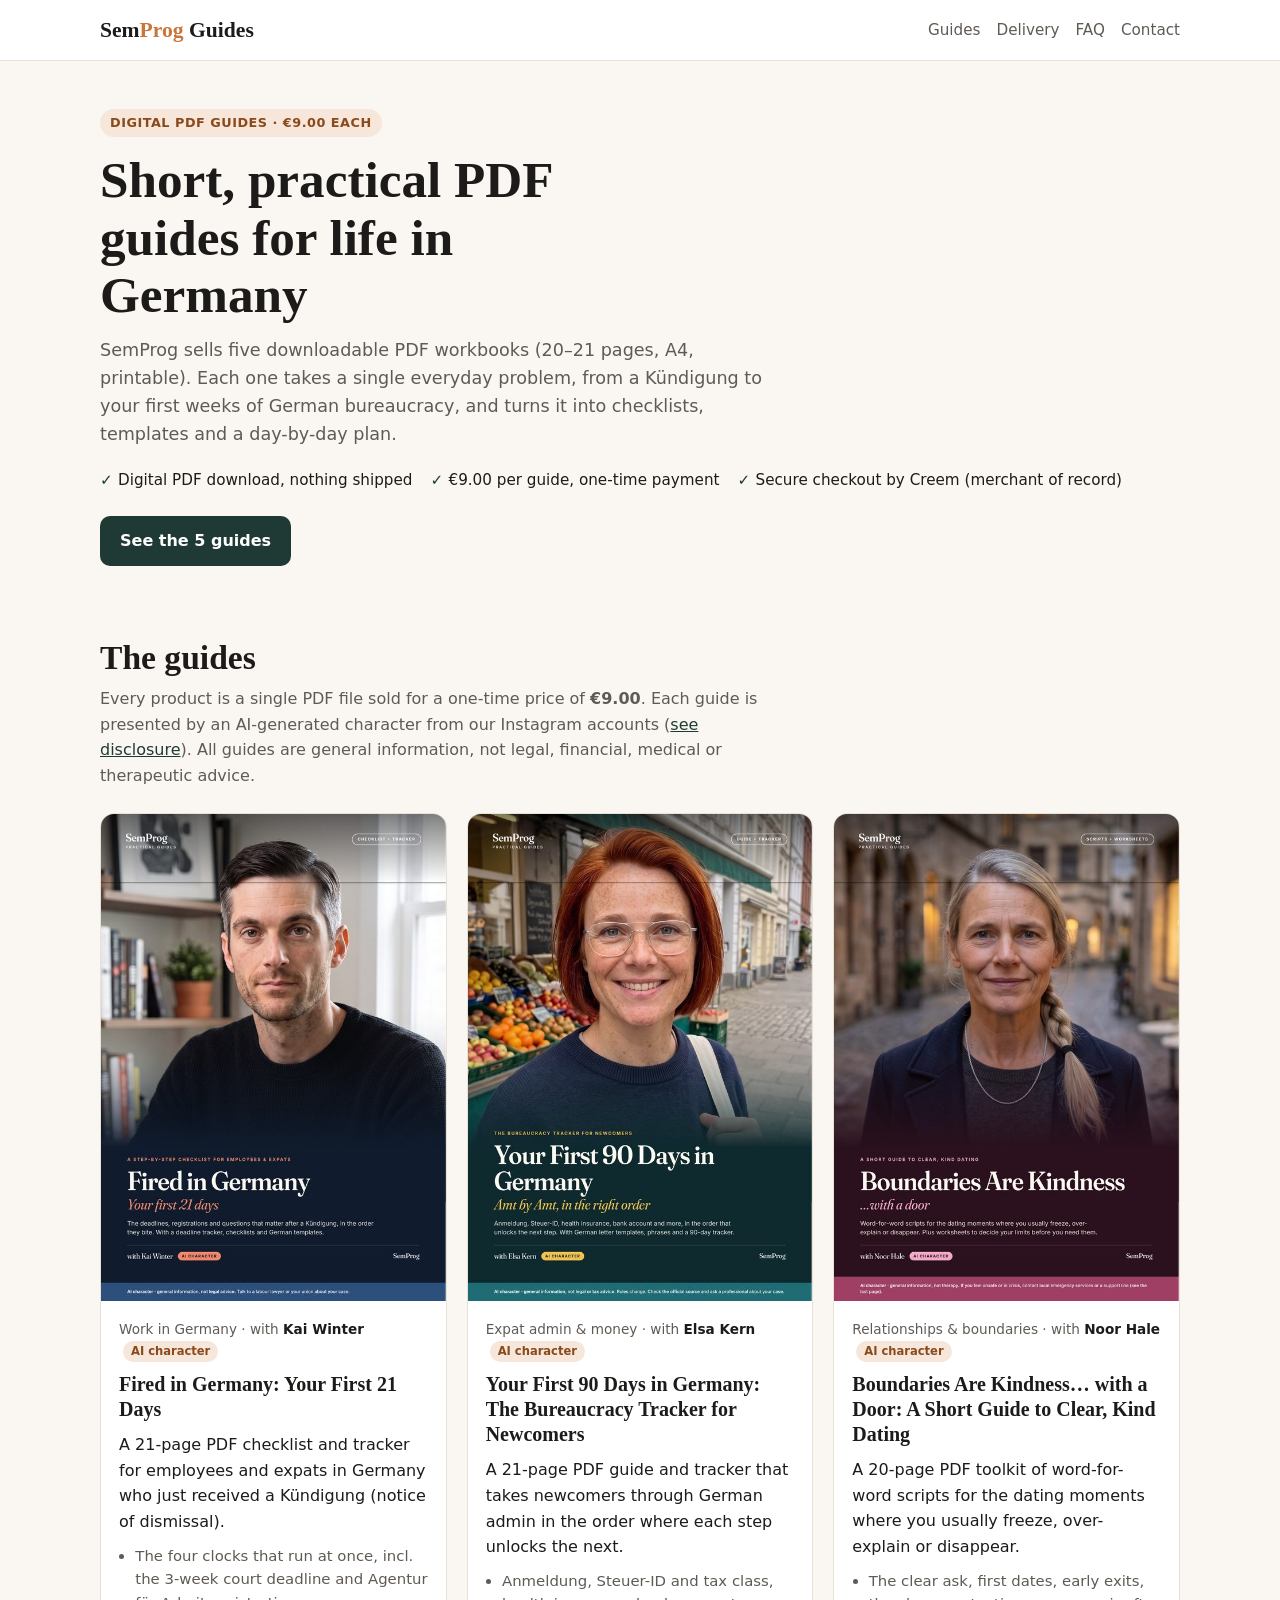
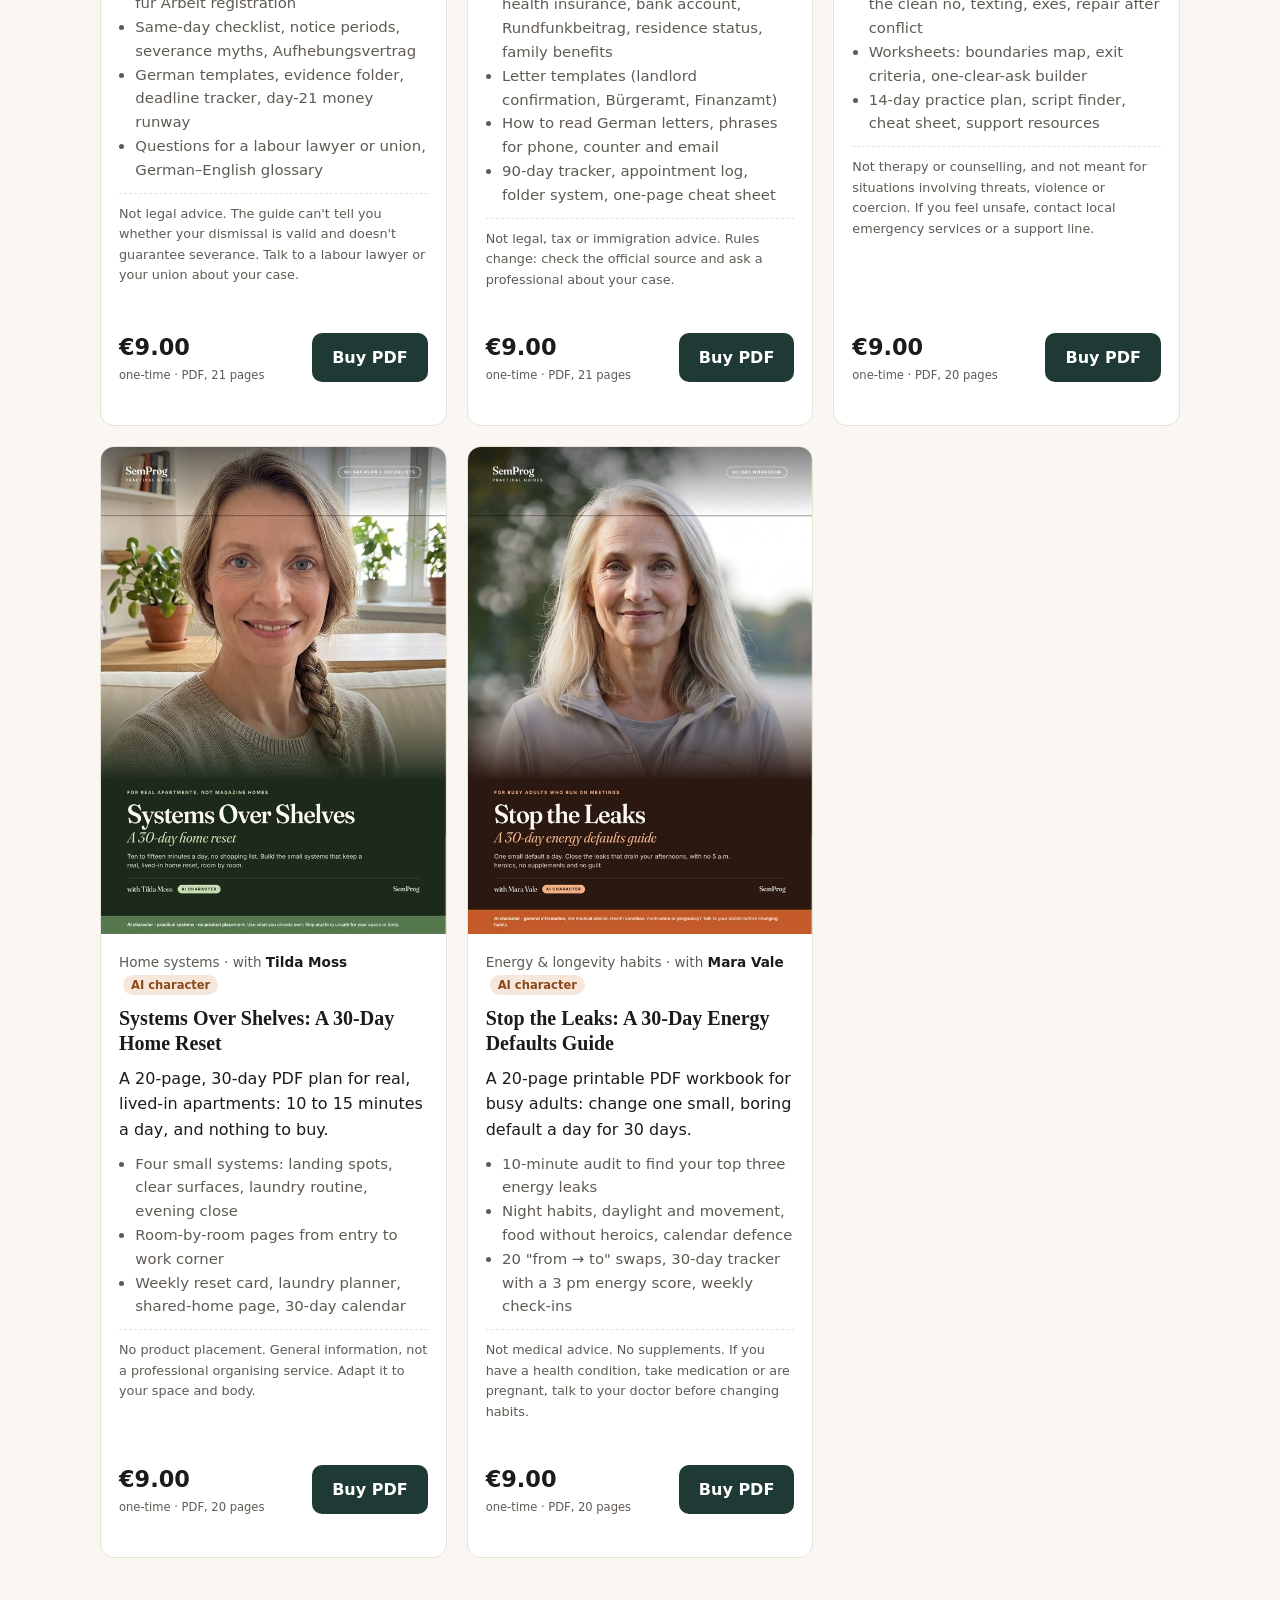
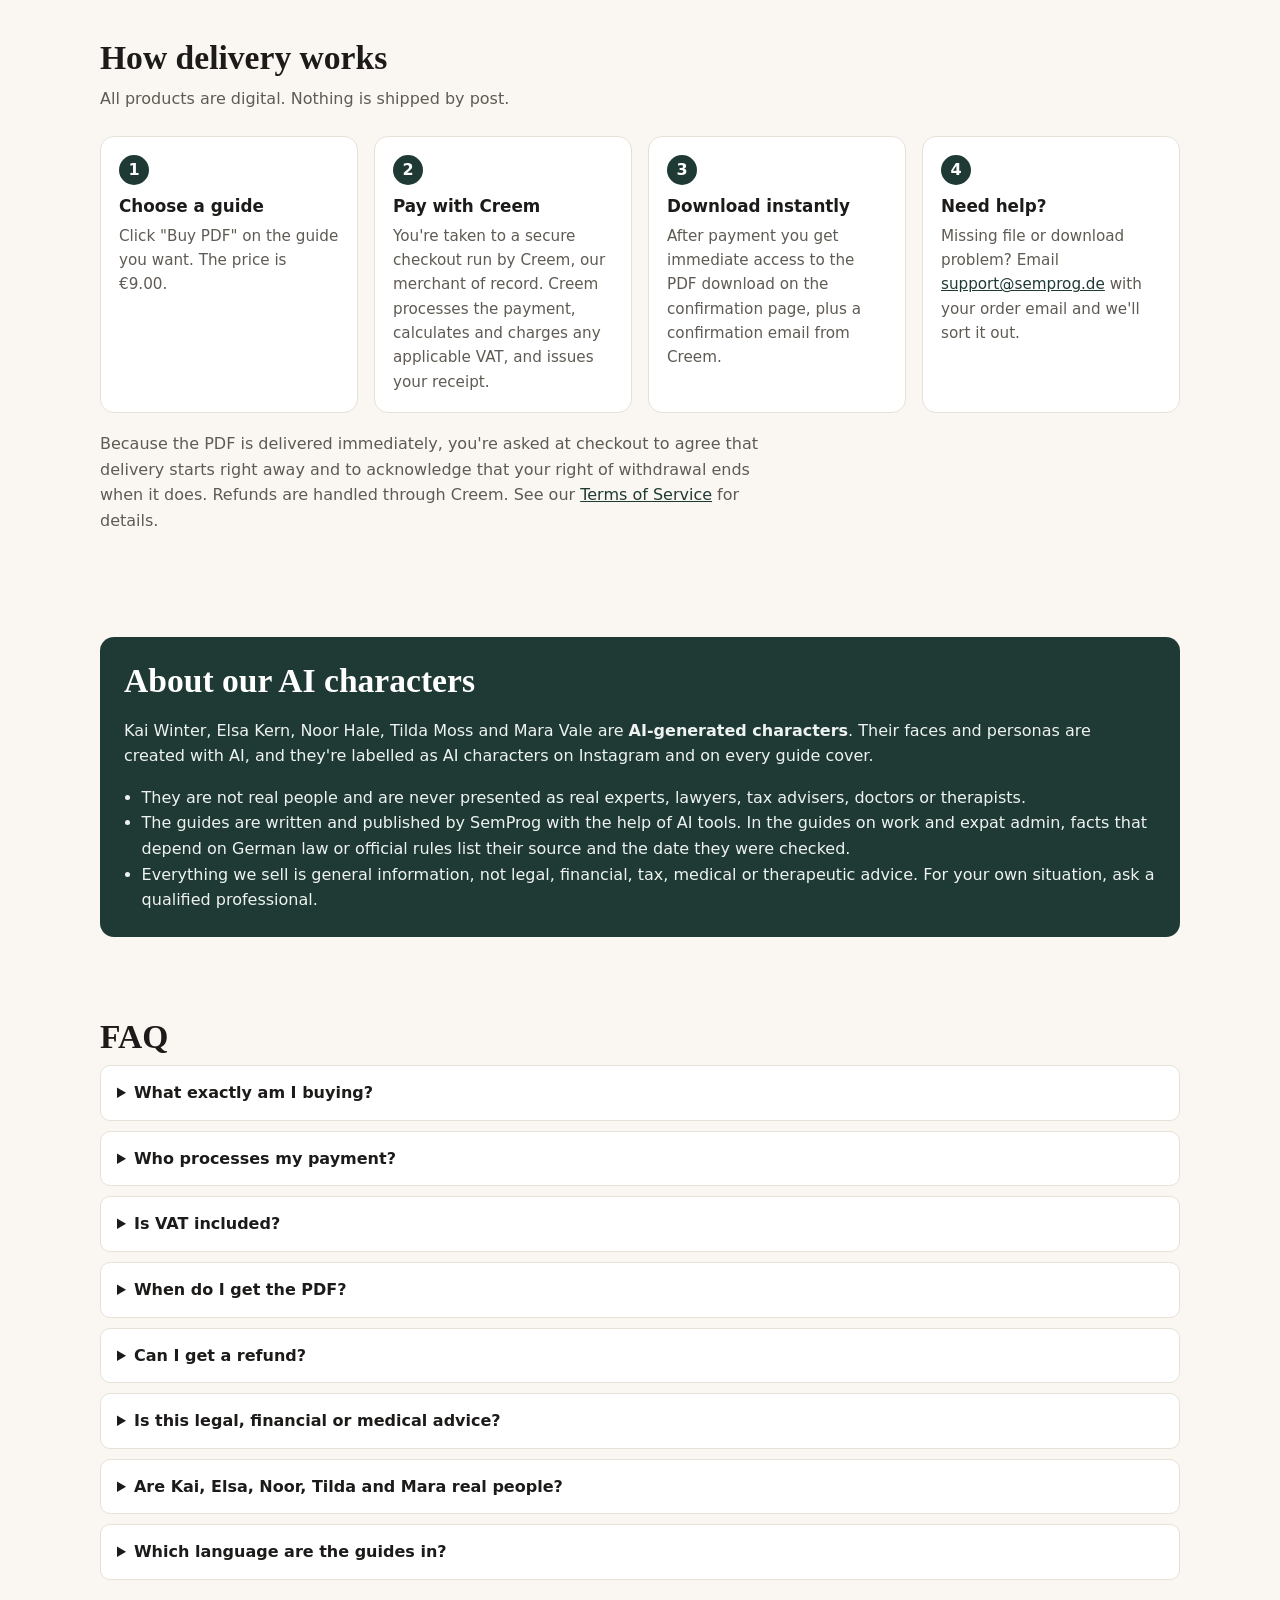
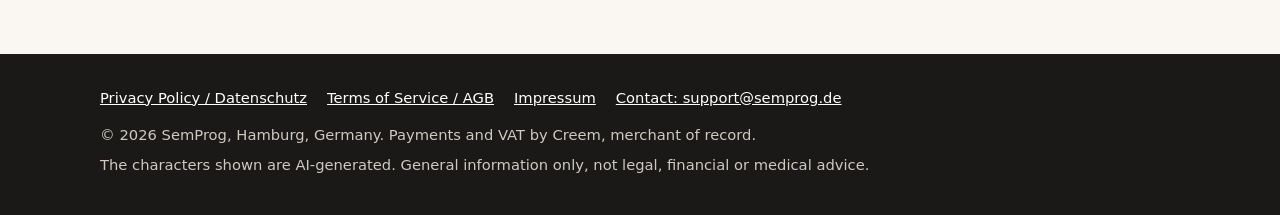
==== index.html @ 61863f58 "SemProg Guides static site" ====
<!doctype html>
<html lang="en">
<head>
<meta charset="utf-8">
<meta name="viewport" content="width=device-width, initial-scale=1">
<title>SemProg Guides: short, practical PDF guides for life in Germany</title>
<meta name="description" content="SemProg sells five short, practical PDF guides (€9.00 each) on work, expat admin, dating boundaries, home routines and daily energy. Instant download after checkout via Creem.">
<link rel="stylesheet" href="styles.css">
</head>
<body>

<header class="site-header">
  <div class="wrap">
    <a class="logo" href="index.html">Sem<span>Prog</span> Guides</a>
    <nav class="nav" aria-label="Main">
      <a href="#guides">Guides</a>
      <a href="#delivery" class="hide-sm">Delivery</a>
      <a href="#faq">FAQ</a>
      <a href="mailto:support@semprog.de" class="hide-sm">Contact</a>
    </nav>
  </div>
</header>

<main>
<section class="hero">
  <div class="wrap">
    <span class="eyebrow">Digital PDF guides · €9.00 each</span>
    <h1>Short, practical PDF guides for life in Germany</h1>
    <p class="lead">SemProg sells five downloadable PDF workbooks (20–21 pages, A4, printable). Each one takes a single everyday problem, from a Kündigung to your first weeks of German bureaucracy, and turns it into checklists, templates and a day-by-day plan.</p>
    <ul class="hero-facts">
      <li>Digital PDF download, nothing shipped</li>
      <li>€9.00 per guide, one-time payment</li>
      <li>Secure checkout by Creem (merchant of record)</li>
    </ul>
    <a class="btn" href="#guides">See the 5 guides</a>
  </div>
</section>

<section id="guides" aria-labelledby="guides-h">
  <div class="wrap">
    <h2 id="guides-h">The guides</h2>
    <p class="section-intro">Every product is a single PDF file sold for a one-time price of <strong>€9.00</strong>. Each guide is presented by an AI-generated character from our Instagram accounts (<a href="#ai">see disclosure</a>). All guides are general information, not legal, financial, medical or therapeutic advice.</p>

    <div class="grid">

      <!-- 1. Kai Winter -->
      <article class="card" id="fired-in-germany">
        <img src="img/kai-cover.jpg" width="600" height="848" loading="lazy" alt="Cover of the PDF guide 'Fired in Germany: Your First 21 Days', presented by the AI character Kai Winter">
        <div class="card-body">
          <p class="by">Work in Germany · with <strong>Kai Winter</strong><span class="ai-tag">AI character</span></p>
          <h3>Fired in Germany: Your First 21 Days</h3>
          <p class="summary">A 21-page PDF checklist and tracker for employees and expats in Germany who just received a Kündigung (notice of dismissal).</p>
          <ul>
            <li>The four clocks that run at once, incl. the 3-week court deadline and Agentur für Arbeit registration</li>
            <li>Same-day checklist, notice periods, severance myths, Aufhebungsvertrag</li>
            <li>German templates, evidence folder, deadline tracker, day-21 money runway</li>
            <li>Questions for a labour lawyer or union, German–English glossary</li>
          </ul>
          <p class="note">Not legal advice. The guide can't tell you whether your dismissal is valid and doesn't guarantee severance. Talk to a labour lawyer or your union about your case.</p>
          <div class="buy">
            <p class="price">€9.00<small>one-time · PDF, 21 pages</small></p>
            <a class="btn" href="https://www.creem.io/payment/prod_5L3OBaDKcI6woqjyzCX0tp" rel="noopener">Buy PDF</a>
          </div>
        </div>
      </article>

      <!-- 2. Elsa Kern -->
      <article class="card" id="first-90-days">
        <img src="img/elsa-cover.jpg" width="600" height="848" loading="lazy" alt="Cover of the PDF guide 'Your First 90 Days in Germany', presented by the AI character Elsa Kern">
        <div class="card-body">
          <p class="by">Expat admin &amp; money · with <strong>Elsa Kern</strong><span class="ai-tag">AI character</span></p>
          <h3>Your First 90 Days in Germany: The Bureaucracy Tracker for Newcomers</h3>
          <p class="summary">A 21-page PDF guide and tracker that takes newcomers through German admin in the order where each step unlocks the next.</p>
          <ul>
            <li>Anmeldung, Steuer-ID and tax class, health insurance, bank account, Rundfunkbeitrag, residence status, family benefits</li>
            <li>Letter templates (landlord confirmation, Bürgeramt, Finanzamt)</li>
            <li>How to read German letters, phrases for phone, counter and email</li>
            <li>90-day tracker, appointment log, folder system, one-page cheat sheet</li>
          </ul>
          <p class="note">Not legal, tax or immigration advice. Rules change: check the official source and ask a professional about your case.</p>
          <div class="buy">
            <p class="price">€9.00<small>one-time · PDF, 21 pages</small></p>
            <a class="btn" href="https://www.creem.io/payment/prod_5cuXjjhTxbPxpmiHSdQZwV" rel="noopener">Buy PDF</a>
          </div>
        </div>
      </article>

      <!-- 3. Noor Hale -->
      <article class="card" id="boundaries">
        <img src="img/noor-cover.jpg" width="600" height="848" loading="lazy" alt="Cover of the PDF guide 'Boundaries Are Kindness… with a Door', presented by the AI character Noor Hale">
        <div class="card-body">
          <p class="by">Relationships &amp; boundaries · with <strong>Noor Hale</strong><span class="ai-tag">AI character</span></p>
          <h3>Boundaries Are Kindness… with a Door: A Short Guide to Clear, Kind Dating</h3>
          <p class="summary">A 20-page PDF toolkit of word-for-word scripts for the dating moments where you usually freeze, over-explain or disappear.</p>
          <ul>
            <li>The clear ask, first dates, early exits, the clean no, texting, exes, repair after conflict</li>
            <li>Worksheets: boundaries map, exit criteria, one-clear-ask builder</li>
            <li>14-day practice plan, script finder, cheat sheet, support resources</li>
          </ul>
          <p class="note">Not therapy or counselling, and not meant for situations involving threats, violence or coercion. If you feel unsafe, contact local emergency services or a support line.</p>
          <div class="buy">
            <p class="price">€9.00<small>one-time · PDF, 20 pages</small></p>
            <a class="btn" href="https://www.creem.io/payment/prod_4bqdiSMsCNPXH1eSZsffbP" rel="noopener">Buy PDF</a>
          </div>
        </div>
      </article>

      <!-- 4. Tilda Moss -->
      <article class="card" id="systems-over-shelves">
        <img src="img/tilda-cover.jpg" width="600" height="848" loading="lazy" alt="Cover of the PDF guide 'Systems Over Shelves: A 30-Day Home Reset', presented by the AI character Tilda Moss">
        <div class="card-body">
          <p class="by">Home systems · with <strong>Tilda Moss</strong><span class="ai-tag">AI character</span></p>
          <h3>Systems Over Shelves: A 30-Day Home Reset</h3>
          <p class="summary">A 20-page, 30-day PDF plan for real, lived-in apartments: 10 to 15 minutes a day, and nothing to buy.</p>
          <ul>
            <li>Four small systems: landing spots, clear surfaces, laundry routine, evening close</li>
            <li>Room-by-room pages from entry to work corner</li>
            <li>Weekly reset card, laundry planner, shared-home page, 30-day calendar</li>
          </ul>
          <p class="note">No product placement. General information, not a professional organising service. Adapt it to your space and body.</p>
          <div class="buy">
            <p class="price">€9.00<small>one-time · PDF, 20 pages</small></p>
            <a class="btn" href="https://www.creem.io/payment/prod_2d6nmfwgEQ0mUsjhmKX2rI" rel="noopener">Buy PDF</a>
          </div>
        </div>
      </article>

      <!-- 5. Mara Vale -->
      <article class="card" id="stop-the-leaks">
        <img src="img/mara-cover.jpg" width="600" height="848" loading="lazy" alt="Cover of the PDF guide 'Stop the Leaks: A 30-Day Energy Defaults Guide', presented by the AI character Mara Vale">
        <div class="card-body">
          <p class="by">Energy &amp; longevity habits · with <strong>Mara Vale</strong><span class="ai-tag">AI character</span></p>
          <h3>Stop the Leaks: A 30-Day Energy Defaults Guide</h3>
          <p class="summary">A 20-page printable PDF workbook for busy adults: change one small, boring default a day for 30 days.</p>
          <ul>
            <li>10-minute audit to find your top three energy leaks</li>
            <li>Night habits, daylight and movement, food without heroics, calendar defence</li>
            <li>20 "from → to" swaps, 30-day tracker with a 3 pm energy score, weekly check-ins</li>
          </ul>
          <p class="note">Not medical advice. No supplements. If you have a health condition, take medication or are pregnant, talk to your doctor before changing habits.</p>
          <div class="buy">
            <p class="price">€9.00<small>one-time · PDF, 20 pages</small></p>
            <a class="btn" href="https://www.creem.io/payment/prod_6Y2XAcoHDKdPudbOLJmvjR" rel="noopener">Buy PDF</a>
          </div>
        </div>
      </article>

    </div>
  </div>
</section>

<section id="delivery" aria-labelledby="delivery-h">
  <div class="wrap">
    <h2 id="delivery-h">How delivery works</h2>
    <p class="section-intro">All products are digital. Nothing is shipped by post.</p>
    <ol class="steps">
      <li><h3>Choose a guide</h3><p>Click "Buy PDF" on the guide you want. The price is €9.00.</p></li>
      <li><h3>Pay with Creem</h3><p>You're taken to a secure checkout run by Creem, our merchant of record. Creem processes the payment, calculates and charges any applicable VAT, and issues your receipt.</p></li>
      <li><h3>Download instantly</h3><p>After payment you get immediate access to the PDF download on the confirmation page, plus a confirmation email from Creem.</p></li>
      <li><h3>Need help?</h3><p>Missing file or download problem? Email <a href="mailto:support@semprog.de">support@semprog.de</a> with your order email and we'll sort it out.</p></li>
    </ol>
    <p class="section-intro" style="margin-top:18px">Because the PDF is delivered immediately, you're asked at checkout to agree that delivery starts right away and to acknowledge that your right of withdrawal ends when it does. Refunds are handled through Creem. See our <a href="terms.html">Terms of Service</a> for details.</p>
  </div>
</section>

<section id="ai" aria-labelledby="ai-h">
  <div class="wrap">
    <div class="panel">
      <h2 id="ai-h">About our AI characters</h2>
      <p>Kai Winter, Elsa Kern, Noor Hale, Tilda Moss and Mara Vale are <strong>AI-generated characters</strong>. Their faces and personas are created with AI, and they're labelled as AI characters on Instagram and on every guide cover.</p>
      <ul>
        <li>They are not real people and are never presented as real experts, lawyers, tax advisers, doctors or therapists.</li>
        <li>The guides are written and published by SemProg with the help of AI tools. In the guides on work and expat admin, facts that depend on German law or official rules list their source and the date they were checked.</li>
        <li>Everything we sell is general information, not legal, financial, tax, medical or therapeutic advice. For your own situation, ask a qualified professional.</li>
      </ul>
    </div>
  </div>
</section>

<section id="faq" aria-labelledby="faq-h">
  <div class="wrap">
    <h2 id="faq-h">FAQ</h2>
    <details><summary>What exactly am I buying?</summary><p>One PDF file (20–21 pages, A4, printable) per guide, for a one-time price of €9.00. No subscription and no physical product.</p></details>
    <details><summary>Who processes my payment?</summary><p>Creem (Armitage Labs OÜ, Estonia) acts as merchant of record. It runs the checkout, handles payment and VAT, and issues your receipt. SemProg never sees your full card details.</p></details>
    <details><summary>Is VAT included?</summary><p>The price is €9.00. Any applicable VAT is calculated by Creem at checkout based on your country and shown before you pay.</p></details>
    <details><summary>When do I get the PDF?</summary><p>Immediately after payment, via the download on the checkout confirmation page and the confirmation email from Creem.</p></details>
    <details><summary>Can I get a refund?</summary><p>Because the content is delivered immediately, the statutory right of withdrawal ends once the download starts, if you agreed to that at checkout. If a file is faulty, missing or not as described, email <a href="mailto:support@semprog.de">support@semprog.de</a>. Refunds are issued through Creem. See the <a href="terms.html">Terms of Service</a>.</p></details>
    <details><summary>Is this legal, financial or medical advice?</summary><p>No. The guides are general information and practical checklists. They don't replace a lawyer, tax adviser, doctor or therapist.</p></details>
    <details><summary>Are Kai, Elsa, Noor, Tilda and Mara real people?</summary><p>No. They're AI-generated characters and are clearly labelled as such. See <a href="#ai">About our AI characters</a>.</p></details>
    <details><summary>Which language are the guides in?</summary><p>English, with the German terms you'll meet at offices and in letters (for example Anmeldung, Kündigung, Finanzamt).</p></details>
  </div>
</section>
</main>

<footer class="site-footer">
  <div class="wrap">
    <ul class="footer-links">
      <li><a href="privacy.html">Privacy Policy / Datenschutz</a></li>
      <li><a href="terms.html">Terms of Service / AGB</a></li>
      <li><a href="impressum.html">Impressum</a></li>
      <li><a href="mailto:support@semprog.de">Contact: support@semprog.de</a></li>
    </ul>
    <p>© 2026 SemProg, Hamburg, Germany. Payments and VAT by Creem, merchant of record.</p>
    <p>The characters shown are AI-generated. General information only, not legal, financial or medical advice.</p>
  </div>
</footer>
</body>
</html>
---- styles.css ----
/* SemProg Guides — plain CSS, no build step. System fonts only (no external requests). */
:root{
  --bg:#faf7f2; --surface:#fff; --ink:#1d1b19; --muted:#5f5a53; --line:#e7e1d7;
  --brand:#1f3a34; --brand-ink:#fff; --accent:#c9763c; --accent-soft:#f6e7da;
  --radius:14px; --max:1120px;
}
*{box-sizing:border-box}
html{-webkit-text-size-adjust:100%}
body{margin:0;font-family:system-ui,-apple-system,"Segoe UI",Roboto,"Helvetica Neue",Arial,sans-serif;
  color:var(--ink);background:var(--bg);line-height:1.6;font-size:16px}
img{max-width:100%;display:block}
a{color:var(--brand)}
a:focus-visible,.btn:focus-visible{outline:3px solid var(--accent);outline-offset:2px}
.wrap{max-width:var(--max);margin:0 auto;padding:0 20px}
.draft-banner{background:#fff3c4;color:#5a4500;font-size:.85rem;text-align:center;padding:6px 12px;border-bottom:1px solid #eadb9a}

/* header */
.site-header{background:var(--surface);border-bottom:1px solid var(--line)}
.site-header .wrap{display:flex;align-items:center;justify-content:space-between;gap:12px;min-height:60px}
.logo{font-family:Georgia,"Times New Roman",serif;font-weight:700;font-size:1.35rem;color:var(--ink);text-decoration:none}
.logo span{color:var(--accent)}
.nav{display:flex;gap:16px;font-size:.95rem}
.nav a{color:var(--muted);text-decoration:none}
.nav a:hover{color:var(--ink)}
@media (max-width:560px){.nav .hide-sm{display:none}}

/* hero */
.hero{padding:48px 0 32px;text-align:left}
.eyebrow{display:inline-block;background:var(--accent-soft);color:#8a4a1c;font-weight:600;font-size:.8rem;
  letter-spacing:.04em;text-transform:uppercase;padding:4px 10px;border-radius:999px}
.hero h1{font-family:Georgia,"Times New Roman",serif;font-size:clamp(2rem,6vw,3.2rem);line-height:1.12;margin:14px 0 12px;max-width:18ch}
.hero p.lead{font-size:1.1rem;color:var(--muted);max-width:60ch;margin:0 0 20px}
.hero-facts{display:flex;flex-wrap:wrap;gap:8px 18px;padding:0;margin:0 0 24px;list-style:none;font-size:.95rem}
.hero-facts li::before{content:"✓ ";color:var(--brand);font-weight:700}
.btn{display:inline-block;background:var(--brand);color:var(--brand-ink);text-decoration:none;font-weight:600;
  padding:12px 20px;border-radius:10px;border:0;cursor:pointer;text-align:center}
.btn:hover{filter:brightness(1.15)}
.btn.secondary{background:transparent;color:var(--brand);border:2px solid var(--brand)}
.btn.todo{background:#9a9189;cursor:not-allowed}

/* sections */
section{padding:40px 0}
h2{font-family:Georgia,"Times New Roman",serif;font-size:clamp(1.5rem,4vw,2.1rem);line-height:1.2;margin:0 0 8px}
.section-intro{color:var(--muted);margin:0 0 24px;max-width:65ch}

/* guide cards */
.grid{display:grid;grid-template-columns:1fr;gap:20px}
@media (min-width:620px){.grid{grid-template-columns:repeat(2,1fr)}}
@media (min-width:980px){.grid{grid-template-columns:repeat(3,1fr)}}
.card{background:var(--surface);border:1px solid var(--line);border-radius:var(--radius);overflow:hidden;
  display:flex;flex-direction:column}
.card img{width:100%;height:auto;aspect-ratio:1132/1600;object-fit:cover;background:#eee}
.card-body{padding:18px;display:flex;flex-direction:column;gap:10px;flex:1}
.card .by{font-size:.85rem;color:var(--muted);margin:0}
.card .by strong{color:var(--ink)}
.ai-tag{display:inline-block;font-size:.72rem;font-weight:700;background:var(--accent-soft);color:#8a4a1c;
  border-radius:999px;padding:1px 8px;margin-left:4px;vertical-align:middle}
.card h3{font-family:Georgia,"Times New Roman",serif;font-size:1.25rem;line-height:1.25;margin:0}
.card .summary{margin:0;color:var(--ink)}
.card ul{margin:0;padding-left:1.1em;color:var(--muted);font-size:.93rem}
.card .note{font-size:.8rem;color:var(--muted);margin:0;border-top:1px dashed var(--line);padding-top:10px}
.buy{display:flex;align-items:center;justify-content:space-between;gap:12px;margin-top:auto;padding-top:8px}
.price{font-size:1.4rem;font-weight:700}
.price small{display:block;font-size:.72rem;font-weight:400;color:var(--muted)}

/* steps */
.steps{display:grid;grid-template-columns:1fr;gap:16px;counter-reset:s;padding:0;margin:0;list-style:none}
@media (min-width:760px){.steps{grid-template-columns:repeat(4,1fr)}}
.steps li{background:var(--surface);border:1px solid var(--line);border-radius:var(--radius);padding:18px}
.steps li::before{counter-increment:s;content:counter(s);display:inline-grid;place-items:center;width:30px;height:30px;
  border-radius:50%;background:var(--brand);color:#fff;font-weight:700;margin-bottom:8px}
.steps h3{margin:0 0 4px;font-size:1.05rem}
.steps p{margin:0;color:var(--muted);font-size:.95rem}

.panel{background:var(--brand);color:#eef3f1;border-radius:var(--radius);padding:24px}
.panel h2{color:#fff}
.panel a{color:#fff}
.panel ul{padding-left:1.1em;margin:10px 0 0}

/* faq */
details{background:var(--surface);border:1px solid var(--line);border-radius:10px;padding:14px 16px;margin-bottom:10px}
summary{cursor:pointer;font-weight:600}
details p{margin:10px 0 0;color:var(--muted)}

/* footer */
.site-footer{background:#1a1917;color:#cfc9c0;padding:32px 0;margin-top:24px;font-size:.92rem}
.site-footer a{color:#fff}
.footer-links{display:flex;flex-wrap:wrap;gap:10px 20px;list-style:none;padding:0;margin:0 0 14px}
.site-footer p{margin:6px 0}

/* legal pages */
.legal{max-width:780px;padding:32px 20px 48px}
.legal h1{font-family:Georgia,"Times New Roman",serif;font-size:clamp(1.8rem,5vw,2.4rem);margin:0 0 6px;line-height:1.2}
.legal h2{font-size:1.3rem;margin:32px 0 8px}
.legal h3{font-size:1.05rem;margin:20px 0 6px}
.legal .de{color:var(--muted);font-weight:400}
.template-note{background:#fff3c4;border:1px solid #eadb9a;color:#5a4500;border-radius:10px;padding:12px 14px;font-size:.92rem}
.placeholder{background:#ffe1e1;color:#8a1010;padding:0 4px;border-radius:4px;font-weight:600}
.legal .german{border-top:2px solid var(--line);margin-top:40px;padding-top:8px}
.legal address{font-style:normal}
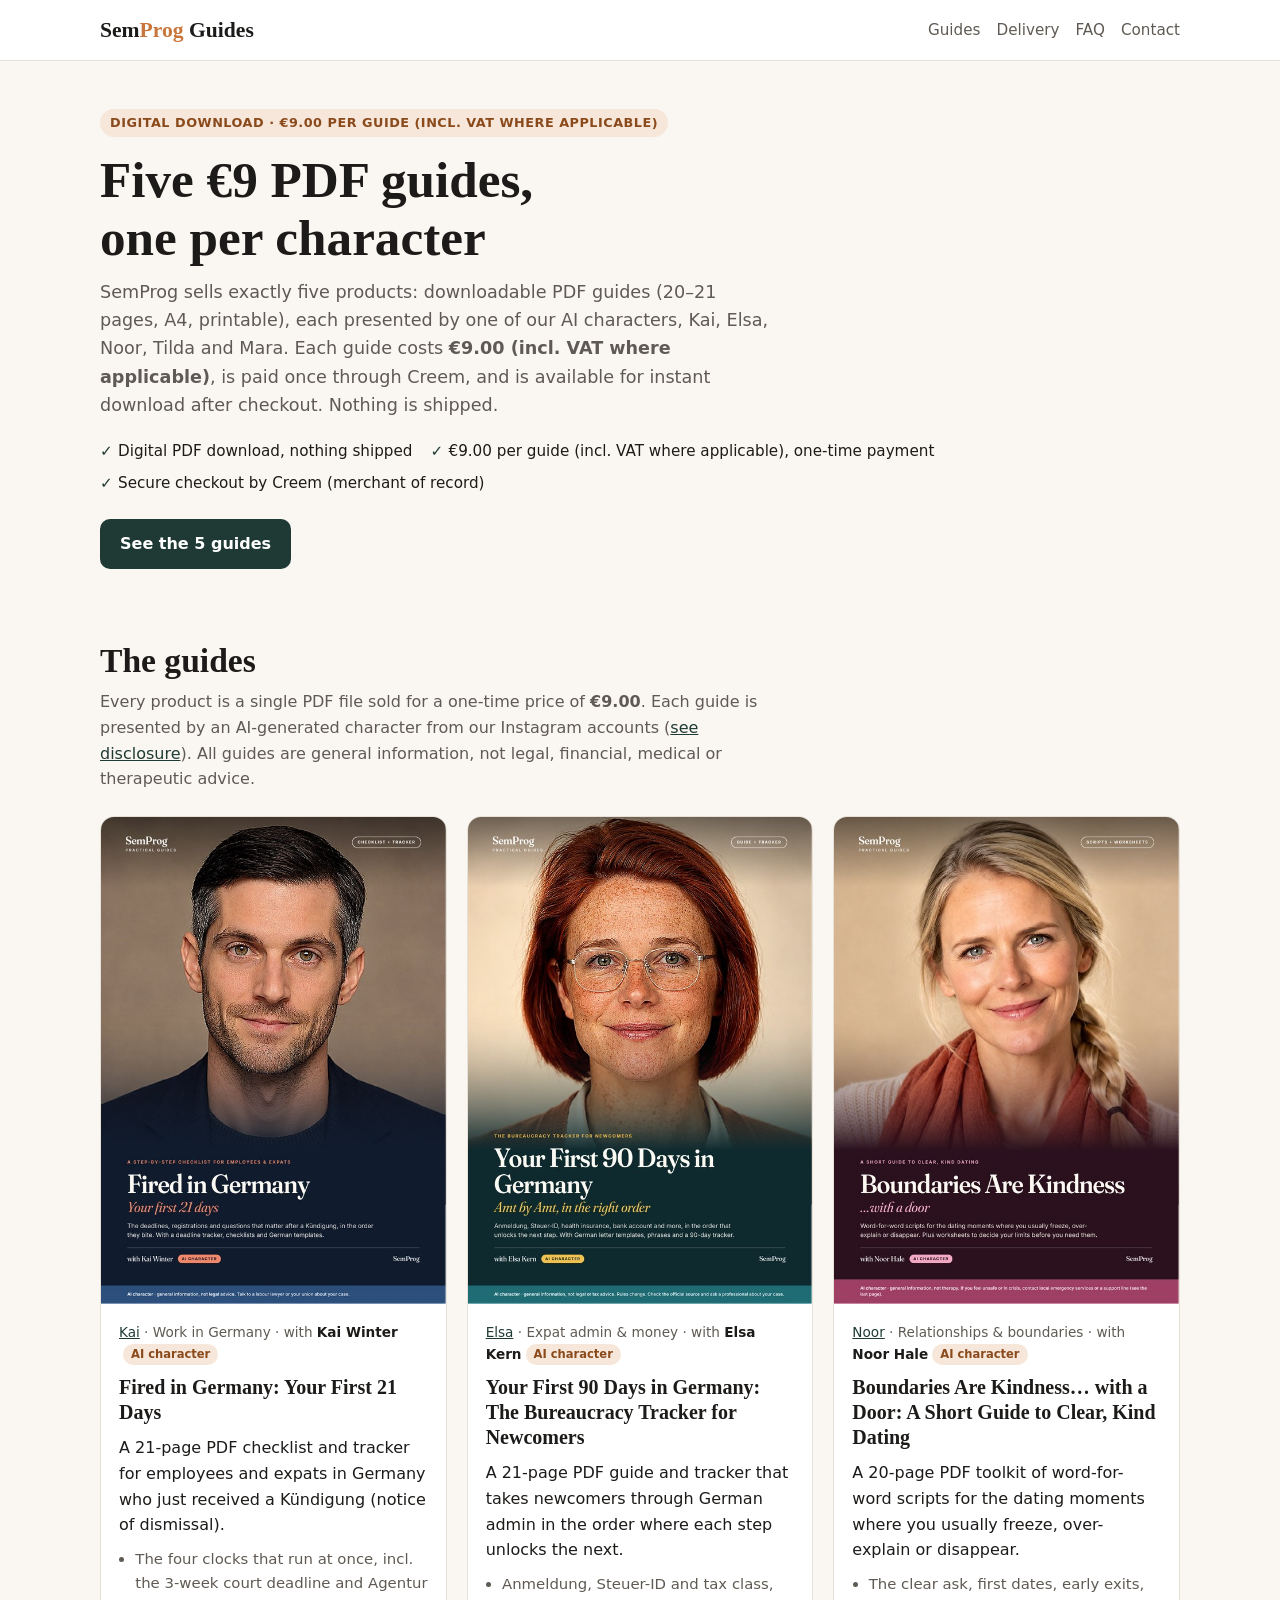
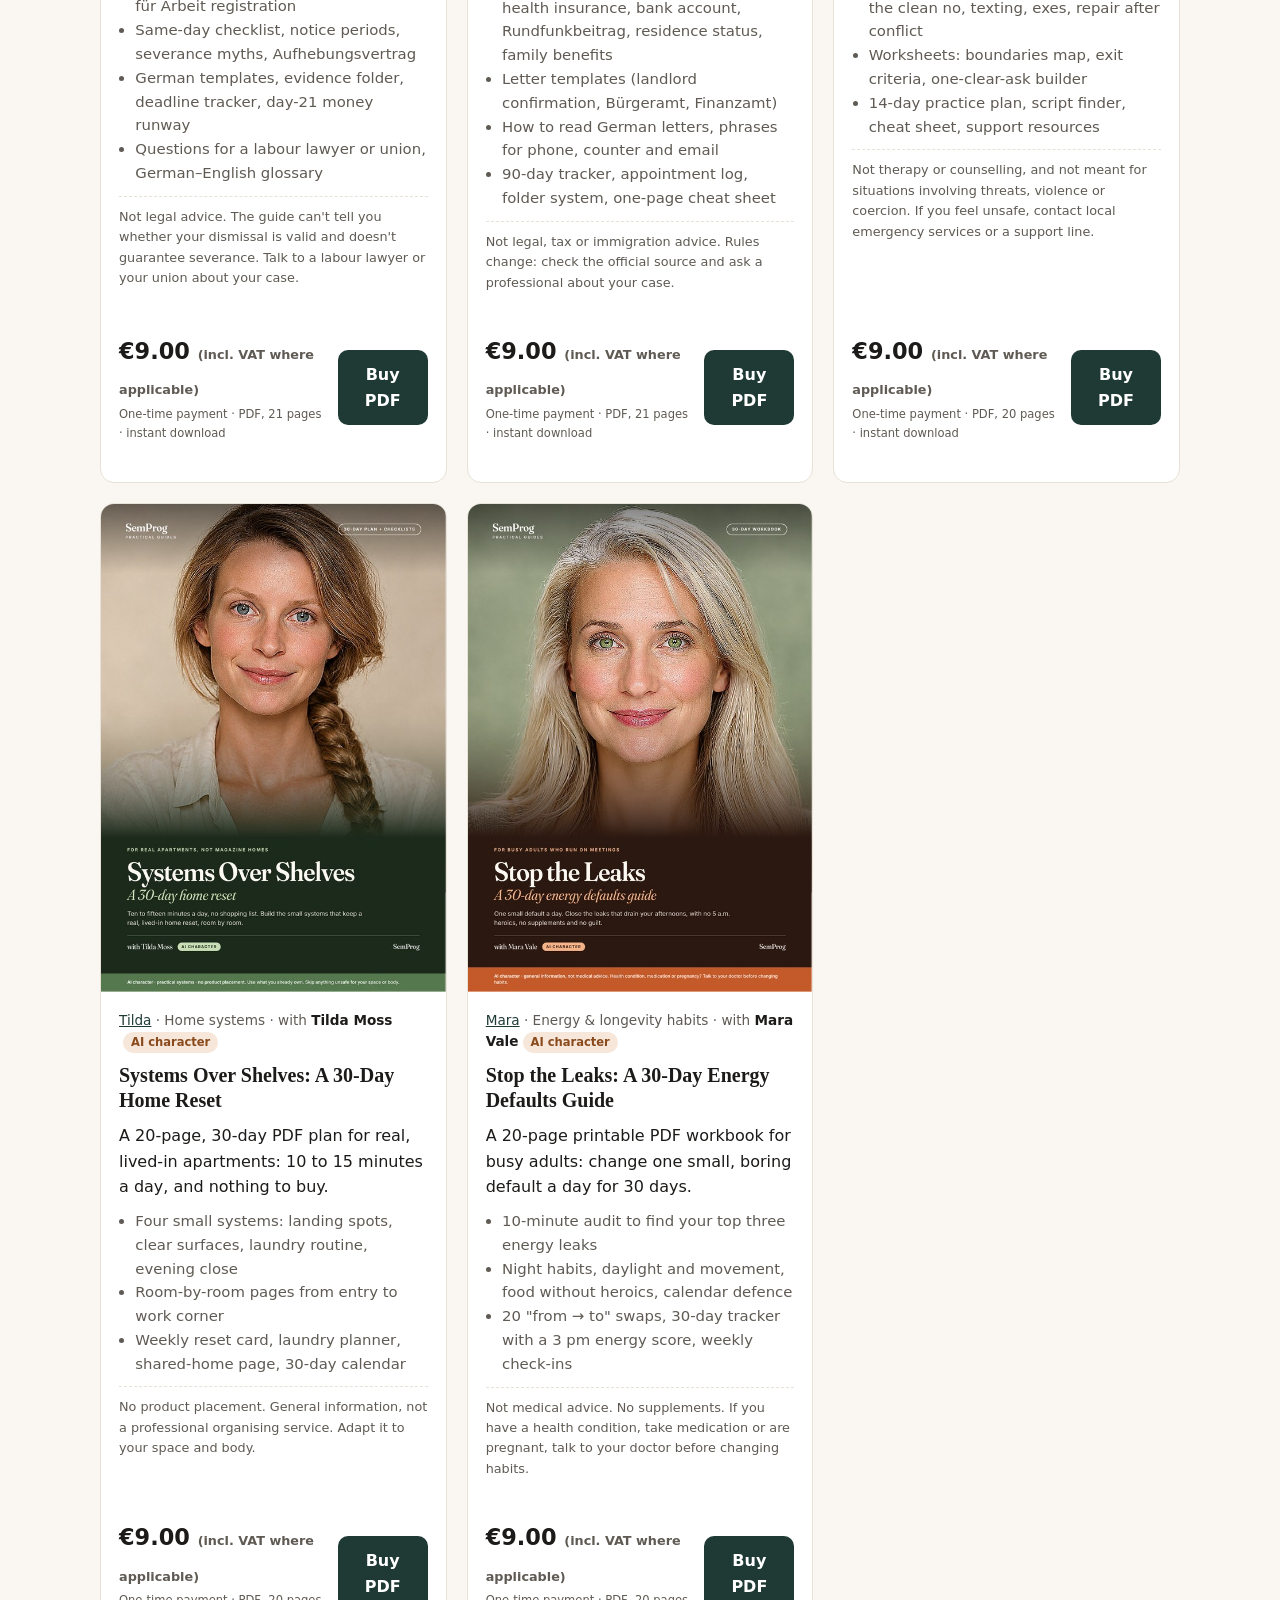
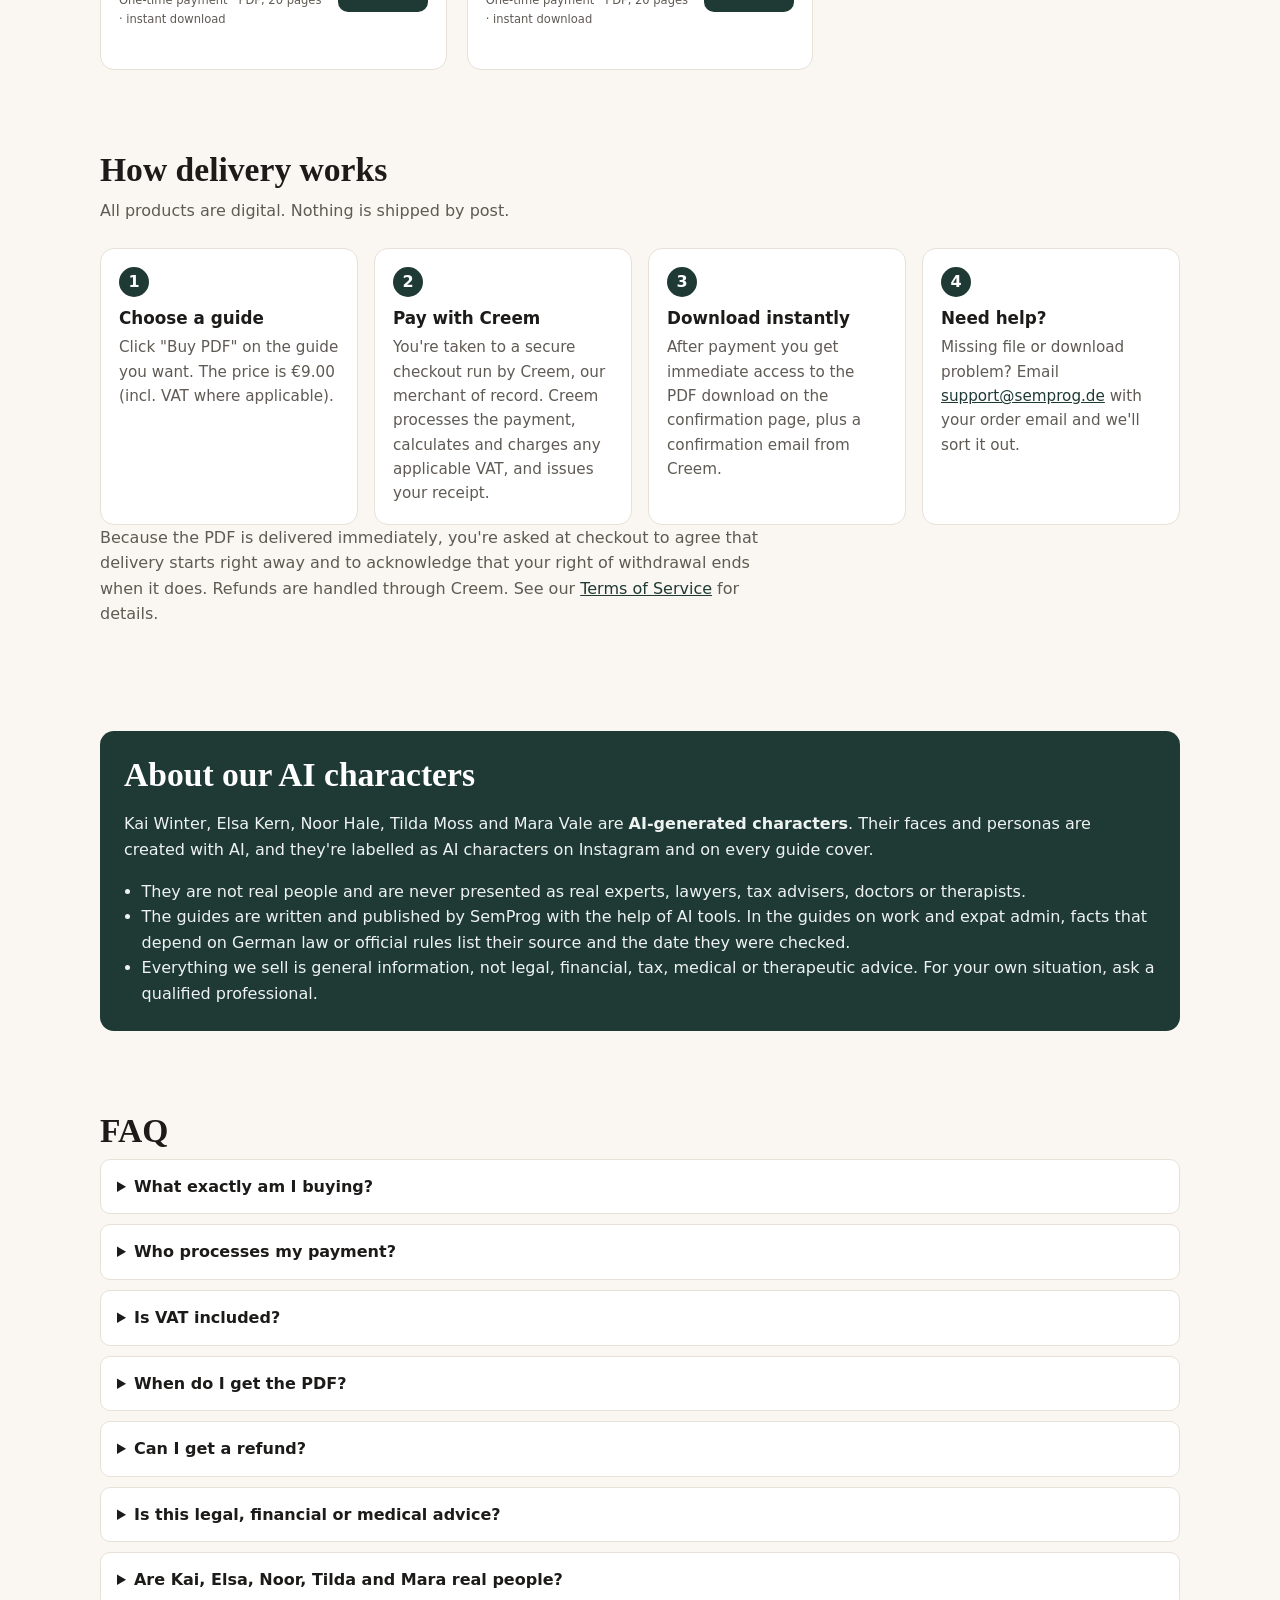
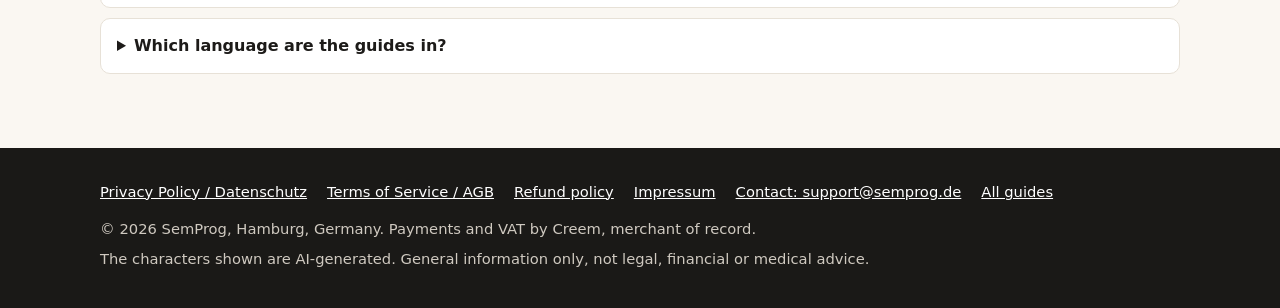
==== commit 850d5189: "Creem review: product-focused root, visible €9.00 incl. VAT pricing, /privacy/ /terms/ /refund/ /imp" ====
--- a/index.html
+++ b/index.html
@@ -3,15 +3,17 @@
 <head>
 <meta charset="utf-8">
 <meta name="viewport" content="width=device-width, initial-scale=1">
-<title>SemProg Guides: short, practical PDF guides for life in Germany</title>
+<title>SemProg Guides: five €9 PDF guides (digital download)</title>
 <meta name="description" content="SemProg sells five short, practical PDF guides (€9.00 each) on work, expat admin, dating boundaries, home routines and daily energy. Instant download after checkout via Creem.">
-<link rel="stylesheet" href="styles.css">
+<meta http-equiv="Content-Security-Policy" content="default-src 'self'; img-src 'self'; style-src 'self'; script-src 'none'; object-src 'none'; base-uri 'self'; form-action https://www.creem.io; frame-ancestors 'none'; upgrade-insecure-requests">
+<meta name="referrer" content="strict-origin-when-cross-origin">
+<link rel="stylesheet" href="/styles.css">
 </head>
 <body>
 
 <header class="site-header">
   <div class="wrap">
-    <a class="logo" href="index.html">Sem<span>Prog</span> Guides</a>
+    <a class="logo" href="/">Sem<span>Prog</span> Guides</a>
     <nav class="nav" aria-label="Main">
       <a href="#guides">Guides</a>
       <a href="#delivery" class="hide-sm">Delivery</a>
@@ -24,12 +26,12 @@
 <main>
 <section class="hero">
   <div class="wrap">
-    <span class="eyebrow">Digital PDF guides · €9.00 each</span>
-    <h1>Short, practical PDF guides for life in Germany</h1>
-    <p class="lead">SemProg sells five downloadable PDF workbooks (20–21 pages, A4, printable). Each one takes a single everyday problem, from a Kündigung to your first weeks of German bureaucracy, and turns it into checklists, templates and a day-by-day plan.</p>
+    <span class="eyebrow">Digital download · €9.00 per guide (incl. VAT where applicable)</span>
+    <h1>Five €9 PDF guides, one per character</h1>
+    <p class="lead">SemProg sells exactly five products: downloadable PDF guides (20–21 pages, A4, printable), each presented by one of our AI characters, Kai, Elsa, Noor, Tilda and Mara. Each guide costs <strong>€9.00 (incl. VAT where applicable)</strong>, is paid once through Creem, and is available for instant download after checkout. Nothing is shipped.</p>
     <ul class="hero-facts">
       <li>Digital PDF download, nothing shipped</li>
-      <li>€9.00 per guide, one-time payment</li>
+      <li>€9.00 per guide (incl. VAT where applicable), one-time payment</li>
       <li>Secure checkout by Creem (merchant of record)</li>
     </ul>
     <a class="btn" href="#guides">See the 5 guides</a>
@@ -45,9 +47,9 @@
 
       <!-- 1. Kai Winter -->
       <article class="card" id="fired-in-germany">
-        <img src="img/kai-cover.jpg" width="600" height="848" loading="lazy" alt="Cover of the PDF guide 'Fired in Germany: Your First 21 Days', presented by the AI character Kai Winter">
-        <div class="card-body">
-          <p class="by">Work in Germany · with <strong>Kai Winter</strong><span class="ai-tag">AI character</span></p>
+        <img src="/img/kai-cover.jpg" width="600" height="848" loading="lazy" alt="Cover of the PDF guide 'Fired in Germany: Your First 21 Days', presented by the AI character Kai Winter">
+        <div class="card-body">
+          <p class="by"><a href="/kai/">Kai</a> · Work in Germany · with <strong>Kai Winter</strong><span class="ai-tag">AI character</span></p>
           <h3>Fired in Germany: Your First 21 Days</h3>
           <p class="summary">A 21-page PDF checklist and tracker for employees and expats in Germany who just received a Kündigung (notice of dismissal).</p>
           <ul>
@@ -58,7 +60,7 @@
           </ul>
           <p class="note">Not legal advice. The guide can't tell you whether your dismissal is valid and doesn't guarantee severance. Talk to a labour lawyer or your union about your case.</p>
           <div class="buy">
-            <p class="price">€9.00<small>one-time · PDF, 21 pages</small></p>
+            <p class="price">€9.00 <span class="vat">(incl. VAT where applicable)</span><small>One-time payment · PDF, 21 pages · instant download</small></p>
             <a class="btn" href="https://www.creem.io/payment/prod_5L3OBaDKcI6woqjyzCX0tp" rel="noopener">Buy PDF</a>
           </div>
         </div>
@@ -66,9 +68,9 @@
 
       <!-- 2. Elsa Kern -->
       <article class="card" id="first-90-days">
-        <img src="img/elsa-cover.jpg" width="600" height="848" loading="lazy" alt="Cover of the PDF guide 'Your First 90 Days in Germany', presented by the AI character Elsa Kern">
-        <div class="card-body">
-          <p class="by">Expat admin &amp; money · with <strong>Elsa Kern</strong><span class="ai-tag">AI character</span></p>
+        <img src="/img/elsa-cover.jpg" width="600" height="848" loading="lazy" alt="Cover of the PDF guide 'Your First 90 Days in Germany', presented by the AI character Elsa Kern">
+        <div class="card-body">
+          <p class="by"><a href="/elsa/">Elsa</a> · Expat admin &amp; money · with <strong>Elsa Kern</strong><span class="ai-tag">AI character</span></p>
           <h3>Your First 90 Days in Germany: The Bureaucracy Tracker for Newcomers</h3>
           <p class="summary">A 21-page PDF guide and tracker that takes newcomers through German admin in the order where each step unlocks the next.</p>
           <ul>
@@ -79,7 +81,7 @@
           </ul>
           <p class="note">Not legal, tax or immigration advice. Rules change: check the official source and ask a professional about your case.</p>
           <div class="buy">
-            <p class="price">€9.00<small>one-time · PDF, 21 pages</small></p>
+            <p class="price">€9.00 <span class="vat">(incl. VAT where applicable)</span><small>One-time payment · PDF, 21 pages · instant download</small></p>
             <a class="btn" href="https://www.creem.io/payment/prod_5cuXjjhTxbPxpmiHSdQZwV" rel="noopener">Buy PDF</a>
           </div>
         </div>
@@ -87,9 +89,9 @@
 
       <!-- 3. Noor Hale -->
       <article class="card" id="boundaries">
-        <img src="img/noor-cover.jpg" width="600" height="848" loading="lazy" alt="Cover of the PDF guide 'Boundaries Are Kindness… with a Door', presented by the AI character Noor Hale">
-        <div class="card-body">
-          <p class="by">Relationships &amp; boundaries · with <strong>Noor Hale</strong><span class="ai-tag">AI character</span></p>
+        <img src="/img/noor-cover.jpg" width="600" height="848" loading="lazy" alt="Cover of the PDF guide 'Boundaries Are Kindness… with a Door', presented by the AI character Noor Hale">
+        <div class="card-body">
+          <p class="by"><a href="/noor/">Noor</a> · Relationships &amp; boundaries · with <strong>Noor Hale</strong><span class="ai-tag">AI character</span></p>
           <h3>Boundaries Are Kindness… with a Door: A Short Guide to Clear, Kind Dating</h3>
           <p class="summary">A 20-page PDF toolkit of word-for-word scripts for the dating moments where you usually freeze, over-explain or disappear.</p>
           <ul>
@@ -99,7 +101,7 @@
           </ul>
           <p class="note">Not therapy or counselling, and not meant for situations involving threats, violence or coercion. If you feel unsafe, contact local emergency services or a support line.</p>
           <div class="buy">
-            <p class="price">€9.00<small>one-time · PDF, 20 pages</small></p>
+            <p class="price">€9.00 <span class="vat">(incl. VAT where applicable)</span><small>One-time payment · PDF, 20 pages · instant download</small></p>
             <a class="btn" href="https://www.creem.io/payment/prod_4bqdiSMsCNPXH1eSZsffbP" rel="noopener">Buy PDF</a>
           </div>
         </div>
@@ -107,9 +109,9 @@
 
       <!-- 4. Tilda Moss -->
       <article class="card" id="systems-over-shelves">
-        <img src="img/tilda-cover.jpg" width="600" height="848" loading="lazy" alt="Cover of the PDF guide 'Systems Over Shelves: A 30-Day Home Reset', presented by the AI character Tilda Moss">
-        <div class="card-body">
-          <p class="by">Home systems · with <strong>Tilda Moss</strong><span class="ai-tag">AI character</span></p>
+        <img src="/img/tilda-cover.jpg" width="600" height="848" loading="lazy" alt="Cover of the PDF guide 'Systems Over Shelves: A 30-Day Home Reset', presented by the AI character Tilda Moss">
+        <div class="card-body">
+          <p class="by"><a href="/tilda/">Tilda</a> · Home systems · with <strong>Tilda Moss</strong><span class="ai-tag">AI character</span></p>
           <h3>Systems Over Shelves: A 30-Day Home Reset</h3>
           <p class="summary">A 20-page, 30-day PDF plan for real, lived-in apartments: 10 to 15 minutes a day, and nothing to buy.</p>
           <ul>
@@ -119,7 +121,7 @@
           </ul>
           <p class="note">No product placement. General information, not a professional organising service. Adapt it to your space and body.</p>
           <div class="buy">
-            <p class="price">€9.00<small>one-time · PDF, 20 pages</small></p>
+            <p class="price">€9.00 <span class="vat">(incl. VAT where applicable)</span><small>One-time payment · PDF, 20 pages · instant download</small></p>
             <a class="btn" href="https://www.creem.io/payment/prod_2d6nmfwgEQ0mUsjhmKX2rI" rel="noopener">Buy PDF</a>
           </div>
         </div>
@@ -127,9 +129,9 @@
 
       <!-- 5. Mara Vale -->
       <article class="card" id="stop-the-leaks">
-        <img src="img/mara-cover.jpg" width="600" height="848" loading="lazy" alt="Cover of the PDF guide 'Stop the Leaks: A 30-Day Energy Defaults Guide', presented by the AI character Mara Vale">
-        <div class="card-body">
-          <p class="by">Energy &amp; longevity habits · with <strong>Mara Vale</strong><span class="ai-tag">AI character</span></p>
+        <img src="/img/mara-cover.jpg" width="600" height="848" loading="lazy" alt="Cover of the PDF guide 'Stop the Leaks: A 30-Day Energy Defaults Guide', presented by the AI character Mara Vale">
+        <div class="card-body">
+          <p class="by"><a href="/mara/">Mara</a> · Energy &amp; longevity habits · with <strong>Mara Vale</strong><span class="ai-tag">AI character</span></p>
           <h3>Stop the Leaks: A 30-Day Energy Defaults Guide</h3>
           <p class="summary">A 20-page printable PDF workbook for busy adults: change one small, boring default a day for 30 days.</p>
           <ul>
@@ -139,7 +141,7 @@
           </ul>
           <p class="note">Not medical advice. No supplements. If you have a health condition, take medication or are pregnant, talk to your doctor before changing habits.</p>
           <div class="buy">
-            <p class="price">€9.00<small>one-time · PDF, 20 pages</small></p>
+            <p class="price">€9.00 <span class="vat">(incl. VAT where applicable)</span><small>One-time payment · PDF, 20 pages · instant download</small></p>
             <a class="btn" href="https://www.creem.io/payment/prod_6Y2XAcoHDKdPudbOLJmvjR" rel="noopener">Buy PDF</a>
           </div>
         </div>
@@ -154,12 +156,12 @@
     <h2 id="delivery-h">How delivery works</h2>
     <p class="section-intro">All products are digital. Nothing is shipped by post.</p>
     <ol class="steps">
-      <li><h3>Choose a guide</h3><p>Click "Buy PDF" on the guide you want. The price is €9.00.</p></li>
+      <li><h3>Choose a guide</h3><p>Click "Buy PDF" on the guide you want. The price is €9.00 (incl. VAT where applicable).</p></li>
       <li><h3>Pay with Creem</h3><p>You're taken to a secure checkout run by Creem, our merchant of record. Creem processes the payment, calculates and charges any applicable VAT, and issues your receipt.</p></li>
       <li><h3>Download instantly</h3><p>After payment you get immediate access to the PDF download on the confirmation page, plus a confirmation email from Creem.</p></li>
       <li><h3>Need help?</h3><p>Missing file or download problem? Email <a href="mailto:support@semprog.de">support@semprog.de</a> with your order email and we'll sort it out.</p></li>
     </ol>
-    <p class="section-intro" style="margin-top:18px">Because the PDF is delivered immediately, you're asked at checkout to agree that delivery starts right away and to acknowledge that your right of withdrawal ends when it does. Refunds are handled through Creem. See our <a href="terms.html">Terms of Service</a> for details.</p>
+    <p class="section-intro" style="margin-top:18px">Because the PDF is delivered immediately, you're asked at checkout to agree that delivery starts right away and to acknowledge that your right of withdrawal ends when it does. Refunds are handled through Creem. See our <a href="/terms/">Terms of Service</a> for details.</p>
   </div>
 </section>
 
@@ -182,9 +184,9 @@
     <h2 id="faq-h">FAQ</h2>
     <details><summary>What exactly am I buying?</summary><p>One PDF file (20–21 pages, A4, printable) per guide, for a one-time price of €9.00. No subscription and no physical product.</p></details>
     <details><summary>Who processes my payment?</summary><p>Creem (Armitage Labs OÜ, Estonia) acts as merchant of record. It runs the checkout, handles payment and VAT, and issues your receipt. SemProg never sees your full card details.</p></details>
-    <details><summary>Is VAT included?</summary><p>The price is €9.00. Any applicable VAT is calculated by Creem at checkout based on your country and shown before you pay.</p></details>
+    <details><summary>Is VAT included?</summary><p>Yes. The price of €9.00 includes VAT where applicable. Creem, as merchant of record, calculates the VAT for your country and shows the breakdown at checkout before you pay.</p></details>
     <details><summary>When do I get the PDF?</summary><p>Immediately after payment, via the download on the checkout confirmation page and the confirmation email from Creem.</p></details>
-    <details><summary>Can I get a refund?</summary><p>Because the content is delivered immediately, the statutory right of withdrawal ends once the download starts, if you agreed to that at checkout. If a file is faulty, missing or not as described, email <a href="mailto:support@semprog.de">support@semprog.de</a>. Refunds are issued through Creem. See the <a href="terms.html">Terms of Service</a>.</p></details>
+    <details><summary>Can I get a refund?</summary><p>Because the content is delivered immediately, the statutory right of withdrawal ends once the download starts, if you agreed to that at checkout. If a file is faulty, missing or not as described, email <a href="mailto:support@semprog.de">support@semprog.de</a>. Refunds are issued through Creem. See the <a href="/terms/">Terms of Service</a>.</p></details>
     <details><summary>Is this legal, financial or medical advice?</summary><p>No. The guides are general information and practical checklists. They don't replace a lawyer, tax adviser, doctor or therapist.</p></details>
     <details><summary>Are Kai, Elsa, Noor, Tilda and Mara real people?</summary><p>No. They're AI-generated characters and are clearly labelled as such. See <a href="#ai">About our AI characters</a>.</p></details>
     <details><summary>Which language are the guides in?</summary><p>English, with the German terms you'll meet at offices and in letters (for example Anmeldung, Kündigung, Finanzamt).</p></details>
@@ -195,10 +197,12 @@
 <footer class="site-footer">
   <div class="wrap">
     <ul class="footer-links">
-      <li><a href="privacy.html">Privacy Policy / Datenschutz</a></li>
-      <li><a href="terms.html">Terms of Service / AGB</a></li>
-      <li><a href="impressum.html">Impressum</a></li>
+      <li><a href="/privacy/">Privacy Policy / Datenschutz</a></li>
+      <li><a href="/terms/">Terms of Service / AGB</a></li>
+      <li><a href="/terms/#refund">Refund policy</a></li>
+      <li><a href="/impressum/">Impressum</a></li>
       <li><a href="mailto:support@semprog.de">Contact: support@semprog.de</a></li>
+      <li><a href="/">All guides</a></li>
     </ul>
     <p>© 2026 SemProg, Hamburg, Germany. Payments and VAT by Creem, merchant of record.</p>
     <p>The characters shown are AI-generated. General information only, not legal, financial or medical advice.</p>
--- a/styles.css
+++ b/styles.css
@@ -98,3 +98,25 @@
 .placeholder{background:#ffe1e1;color:#8a1010;padding:0 4px;border-radius:4px;font-weight:600}
 .legal .german{border-top:2px solid var(--line);margin-top:40px;padding-top:8px}
 .legal address{font-style:normal}
+
+/* single-character landing pages */
+.guide-page .wrap{max-width:480px}
+.guide-page .hero{padding:28px 0 8px}
+.guide-page .hero h1{max-width:none;font-size:clamp(1.6rem,6vw,2.1rem);margin:10px 0 8px}
+.guide-page .bio{color:var(--muted);margin:0 0 16px;font-size:1.05rem}
+.guide-page .cover{border-radius:var(--radius);border:1px solid var(--line);overflow:hidden;margin:0 0 18px;background:var(--surface)}
+.guide-page .cover img{width:100%;aspect-ratio:1132/1600;object-fit:cover}
+.guide-page .buy-bar{display:flex;align-items:center;justify-content:space-between;gap:12px;
+  background:var(--surface);border:1px solid var(--line);border-radius:var(--radius);padding:14px 16px;margin:0 0 20px}
+.guide-page .buy-bar .btn{flex-shrink:0}
+.guide-page .guide-block{background:var(--surface);border:1px solid var(--line);border-radius:var(--radius);padding:20px;margin:0 0 20px}
+.guide-page .guide-block h2{font-size:1.35rem;margin:0 0 10px}
+.guide-page .guide-block .summary{margin:0 0 12px}
+.guide-page .guide-block ul{margin:0 0 14px;padding-left:1.1em;color:var(--muted);font-size:.95rem}
+.guide-page .guide-block .note{font-size:.8rem;color:var(--muted);margin:0;border-top:1px dashed var(--line);padding-top:12px}
+.guide-page .ai-box{background:var(--accent-soft);border-radius:var(--radius);padding:14px 16px;margin:0 0 20px;font-size:.92rem;color:#5a4500}
+.guide-page .ai-box strong{color:var(--ink)}
+.guide-page .facts{list-style:none;padding:0;margin:0 0 20px;font-size:.95rem}
+.guide-page .facts li{margin:0 0 6px}
+.guide-page .facts li::before{content:"✓ ";color:var(--brand);font-weight:700}
+.price .vat{font-size:.8rem;font-weight:600;color:var(--muted)}
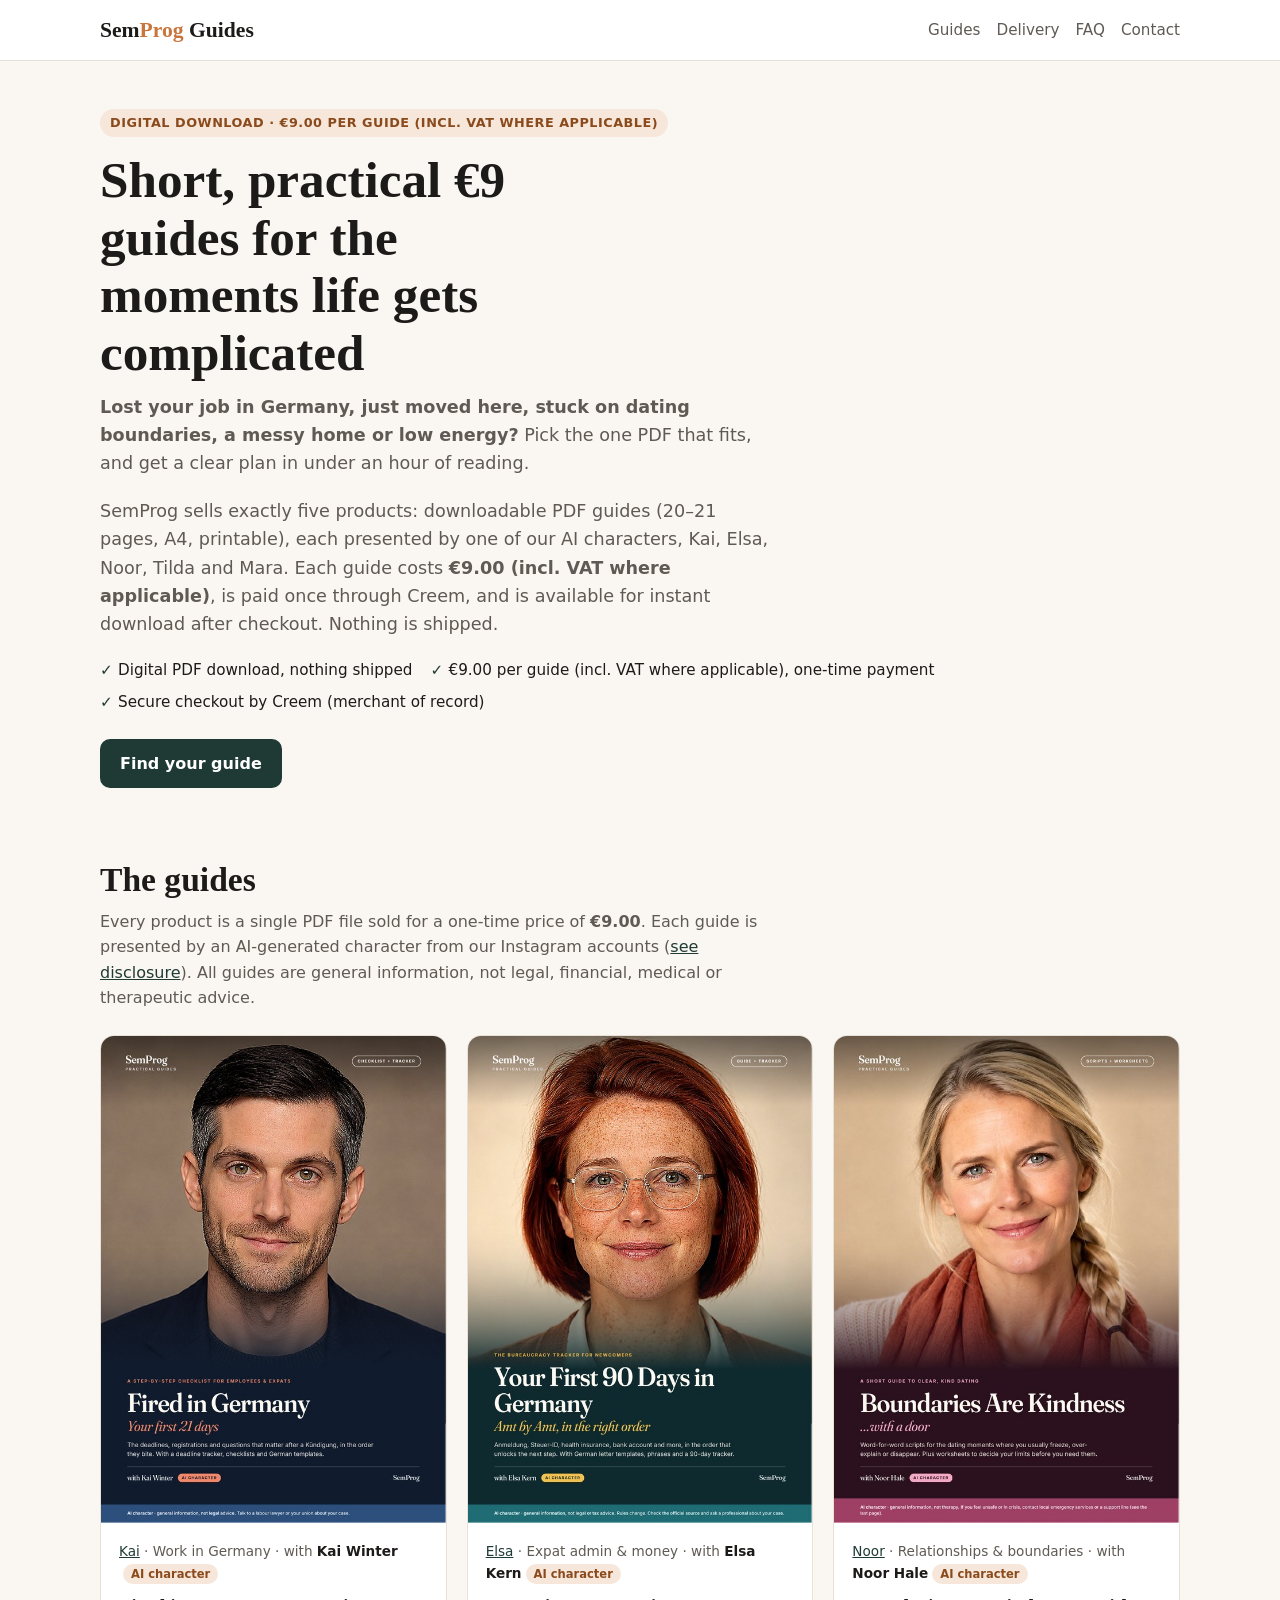
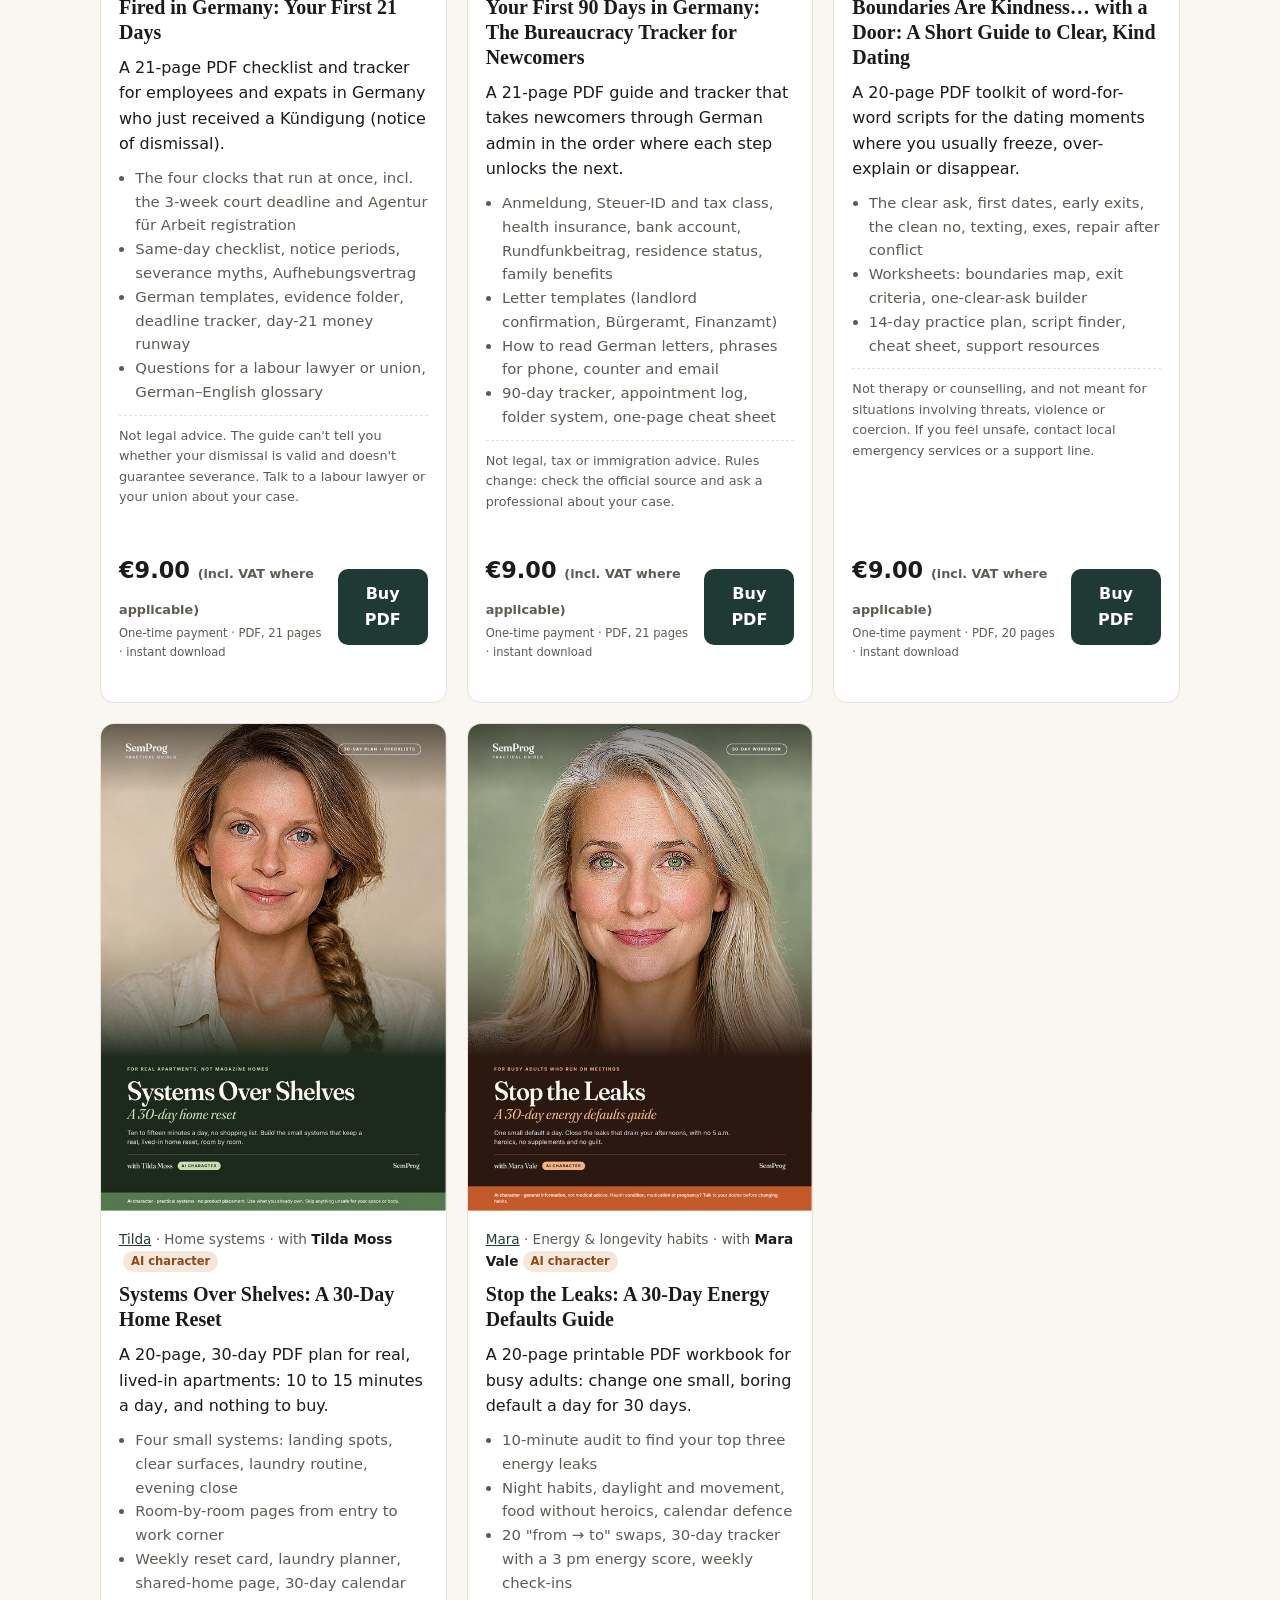
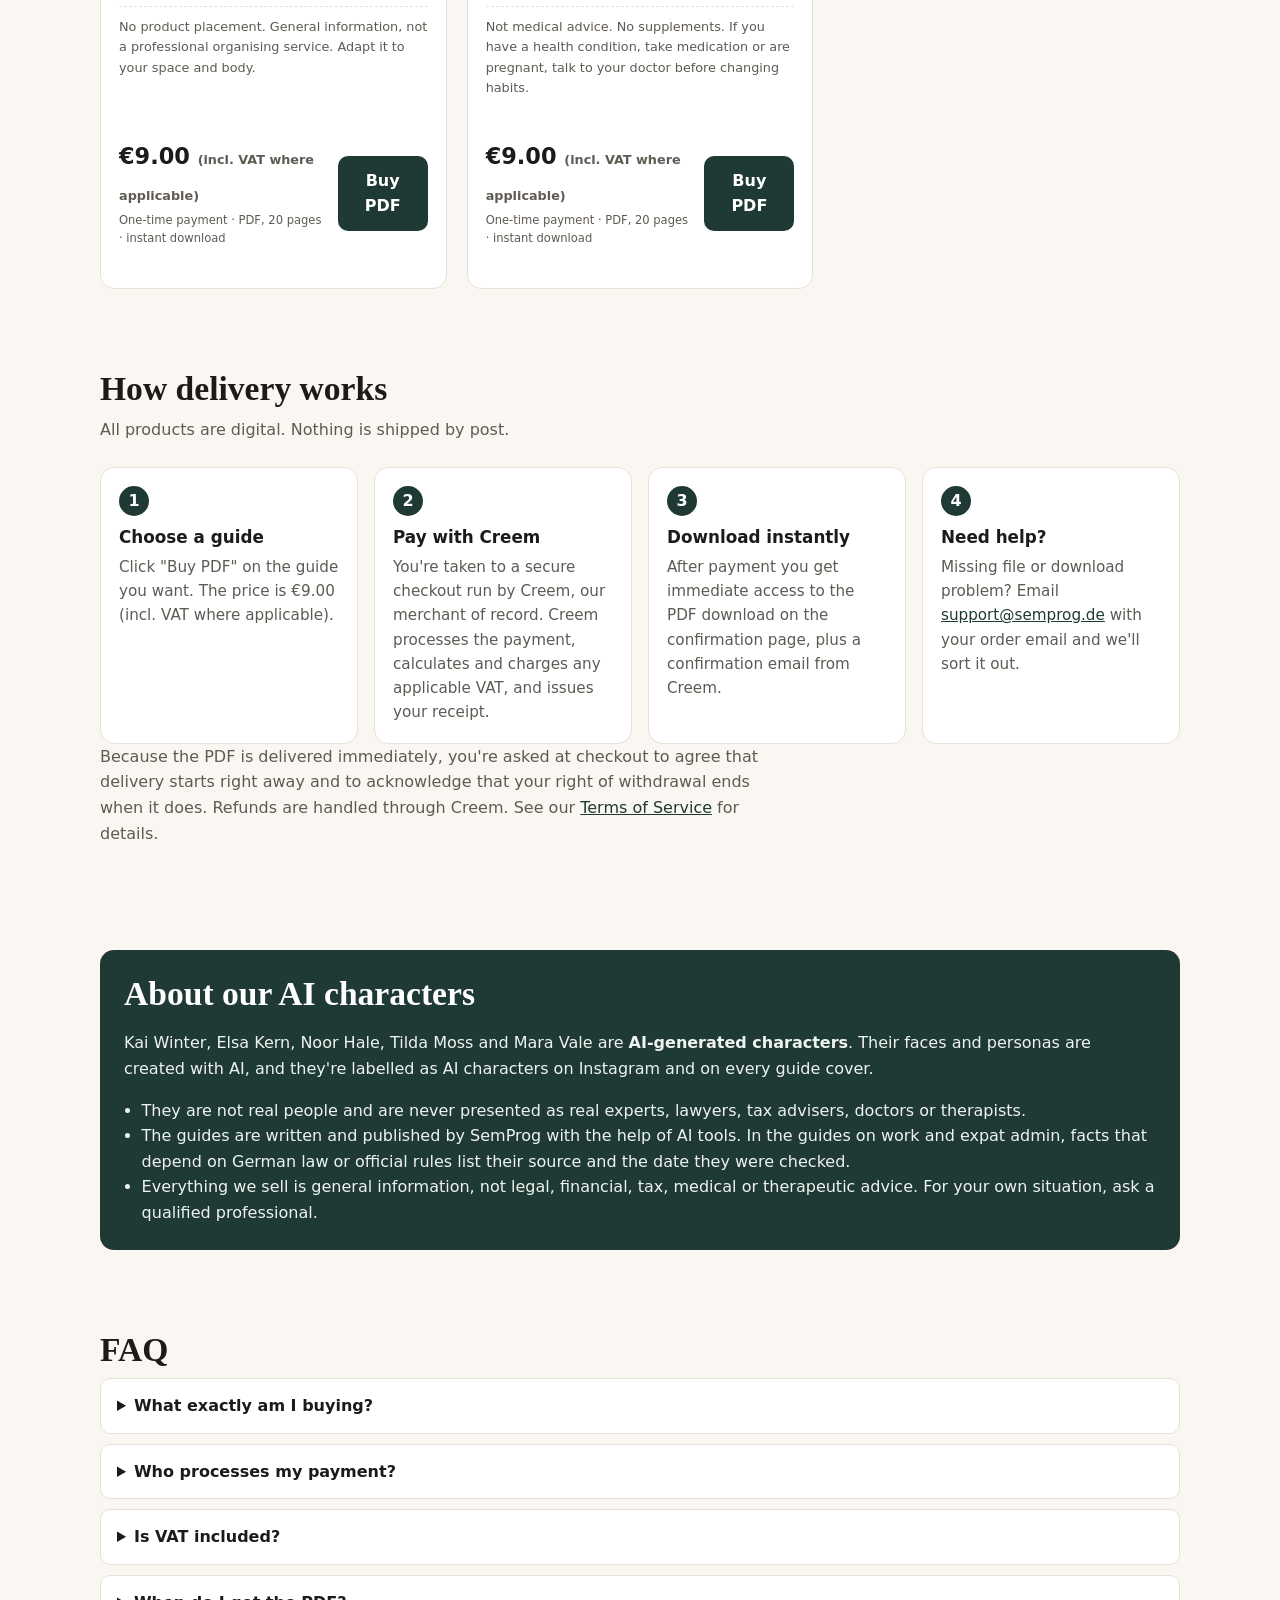
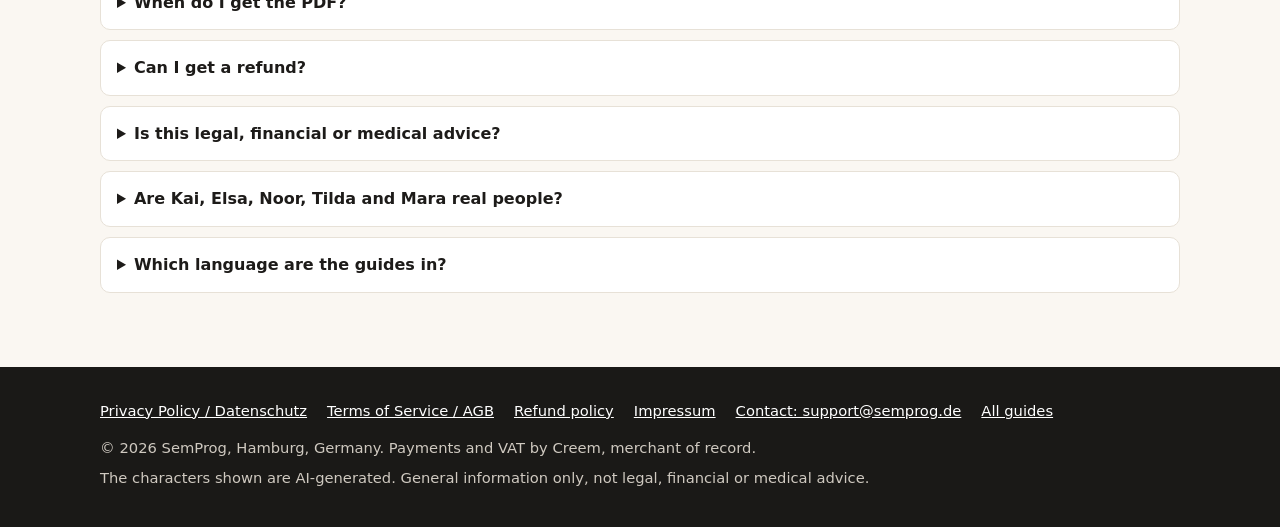
==== commit 263e9bc8: "Conversion copy: benefit headlines, who-it's-for, FAQ, CTA" ====
--- a/index.html
+++ b/index.html
@@ -27,14 +27,15 @@
 <section class="hero">
   <div class="wrap">
     <span class="eyebrow">Digital download · €9.00 per guide (incl. VAT where applicable)</span>
-    <h1>Five €9 PDF guides, one per character</h1>
+    <h1>Short, practical €9 guides for the moments life gets complicated</h1>
+    <p class="lead"><strong>Lost your job in Germany, just moved here, stuck on dating boundaries, a messy home or low energy?</strong> Pick the one PDF that fits, and get a clear plan in under an hour of reading.</p>
     <p class="lead">SemProg sells exactly five products: downloadable PDF guides (20–21 pages, A4, printable), each presented by one of our AI characters, Kai, Elsa, Noor, Tilda and Mara. Each guide costs <strong>€9.00 (incl. VAT where applicable)</strong>, is paid once through Creem, and is available for instant download after checkout. Nothing is shipped.</p>
     <ul class="hero-facts">
       <li>Digital PDF download, nothing shipped</li>
       <li>€9.00 per guide (incl. VAT where applicable), one-time payment</li>
       <li>Secure checkout by Creem (merchant of record)</li>
     </ul>
-    <a class="btn" href="#guides">See the 5 guides</a>
+    <a class="btn" href="#guides">Find your guide</a>
   </div>
 </section>
 
--- a/styles.css
+++ b/styles.css
@@ -120,3 +120,6 @@
 .guide-page .facts li{margin:0 0 6px}
 .guide-page .facts li::before{content:"✓ ";color:var(--brand);font-weight:700}
 .price .vat{font-size:.8rem;font-weight:600;color:var(--muted)}
+.guide-page .lead{font-size:1.05rem;margin:0 0 14px}
+.guide-block.cta{text-align:center}
+.guide-block.cta .btn{margin-top:8px}
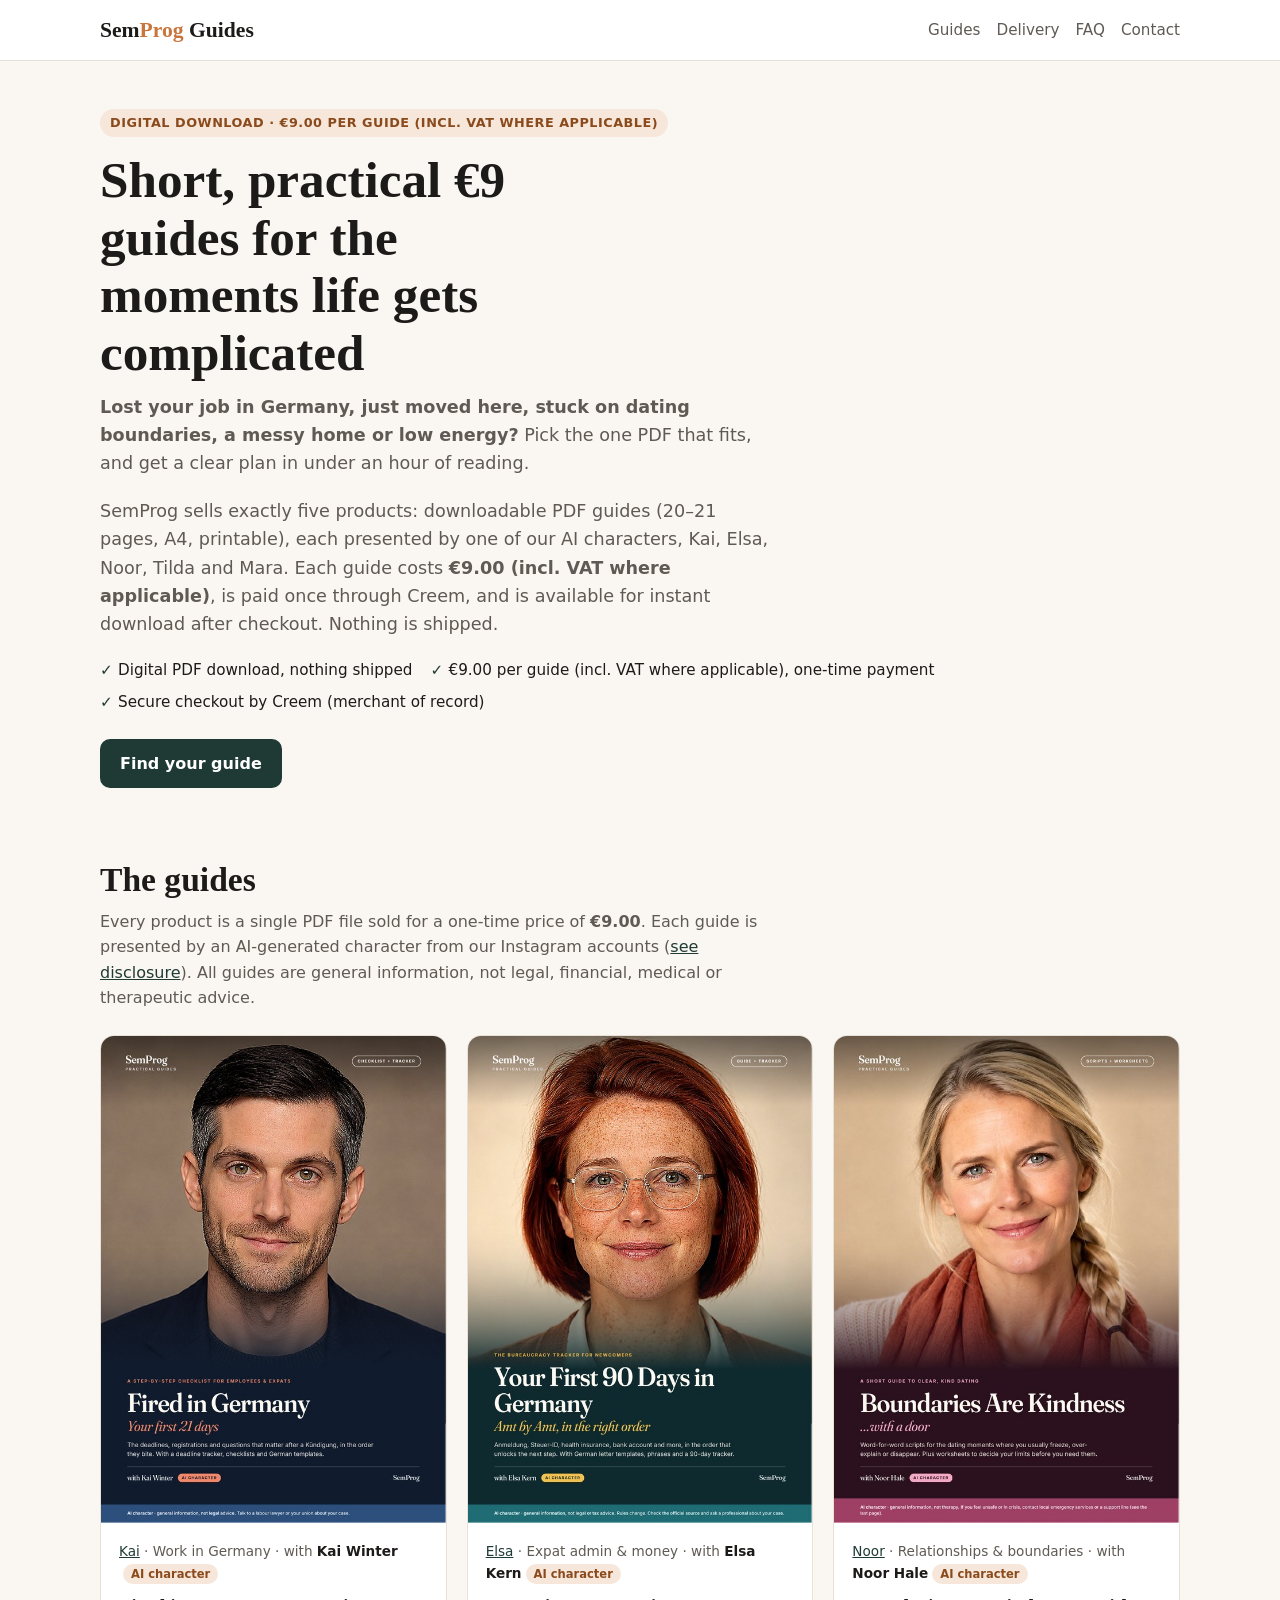
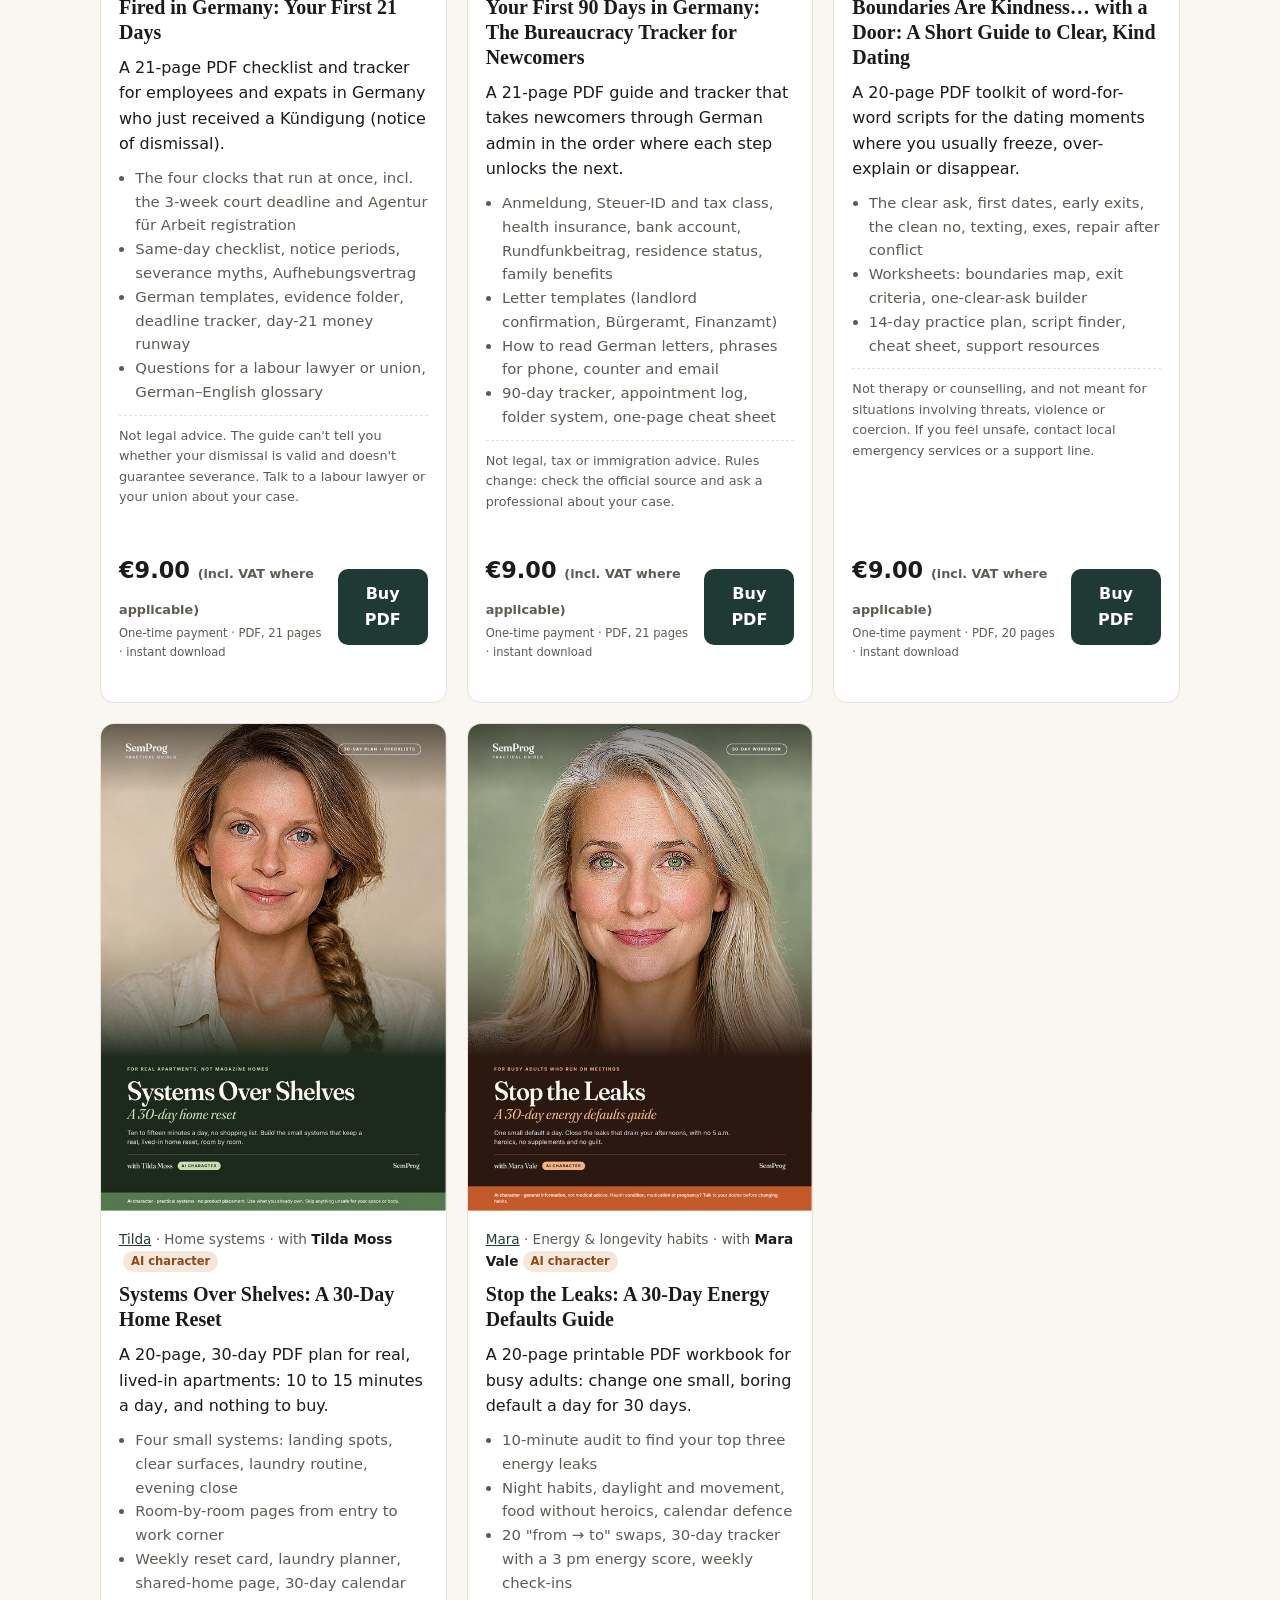
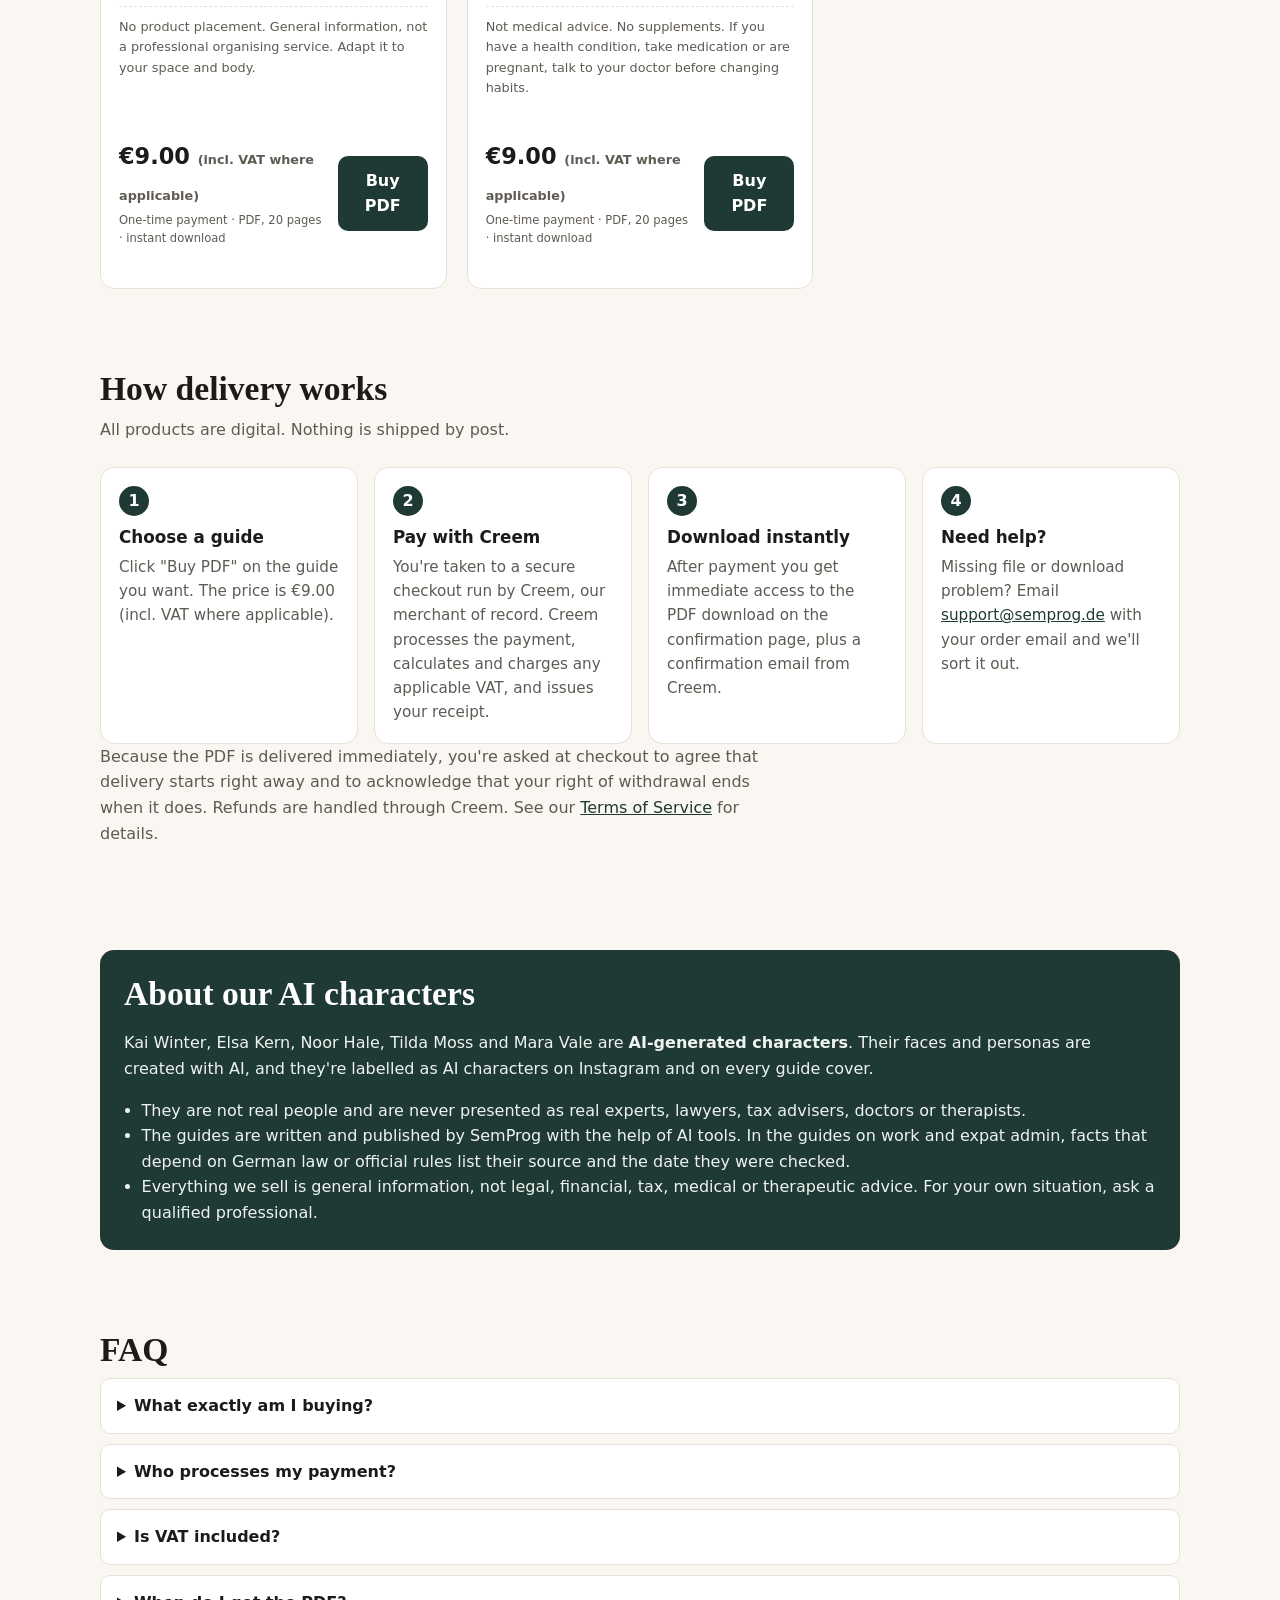
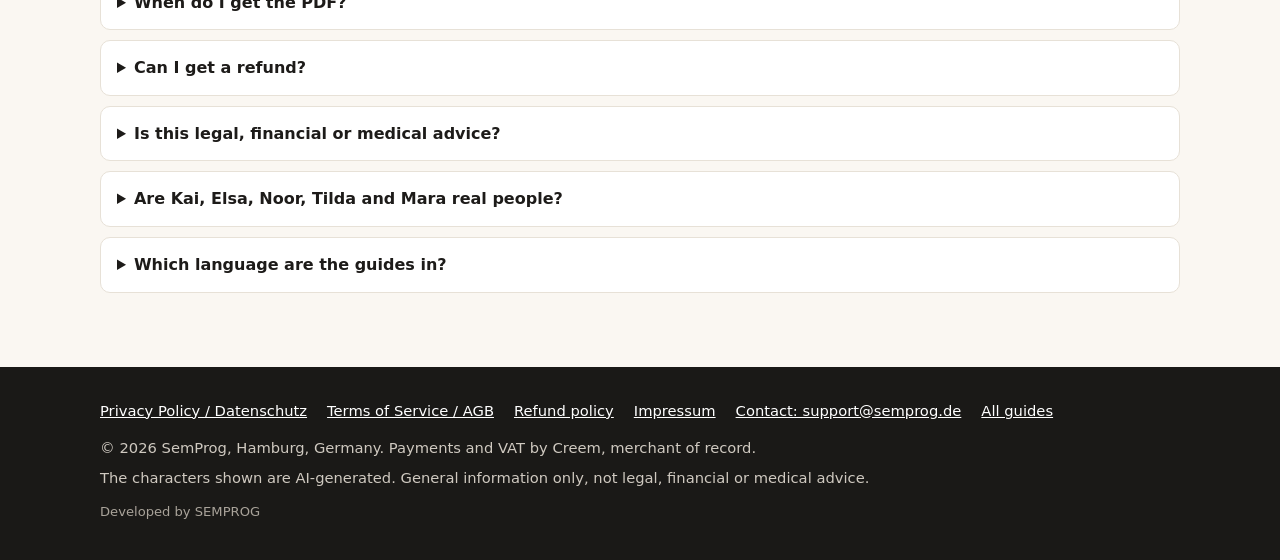
==== commit 41e50fc9: "Add 'Developed by SEMPROG' developer attribution to footer" ====
--- a/index.html
+++ b/index.html
@@ -207,6 +207,7 @@
     </ul>
     <p>© 2026 SemProg, Hamburg, Germany. Payments and VAT by Creem, merchant of record.</p>
     <p>The characters shown are AI-generated. General information only, not legal, financial or medical advice.</p>
+    <p class="dev-credit">Developed by SEMPROG</p>
   </div>
 </footer>
 </body>
--- a/styles.css
+++ b/styles.css
@@ -87,6 +87,7 @@
 .site-footer a{color:#fff}
 .footer-links{display:flex;flex-wrap:wrap;gap:10px 20px;list-style:none;padding:0;margin:0 0 14px}
 .site-footer p{margin:6px 0}
+.site-footer .dev-credit{font-size:.82rem;color:#a9a39a;margin-top:12px}
 
 /* legal pages */
 .legal{max-width:780px;padding:32px 20px 48px}
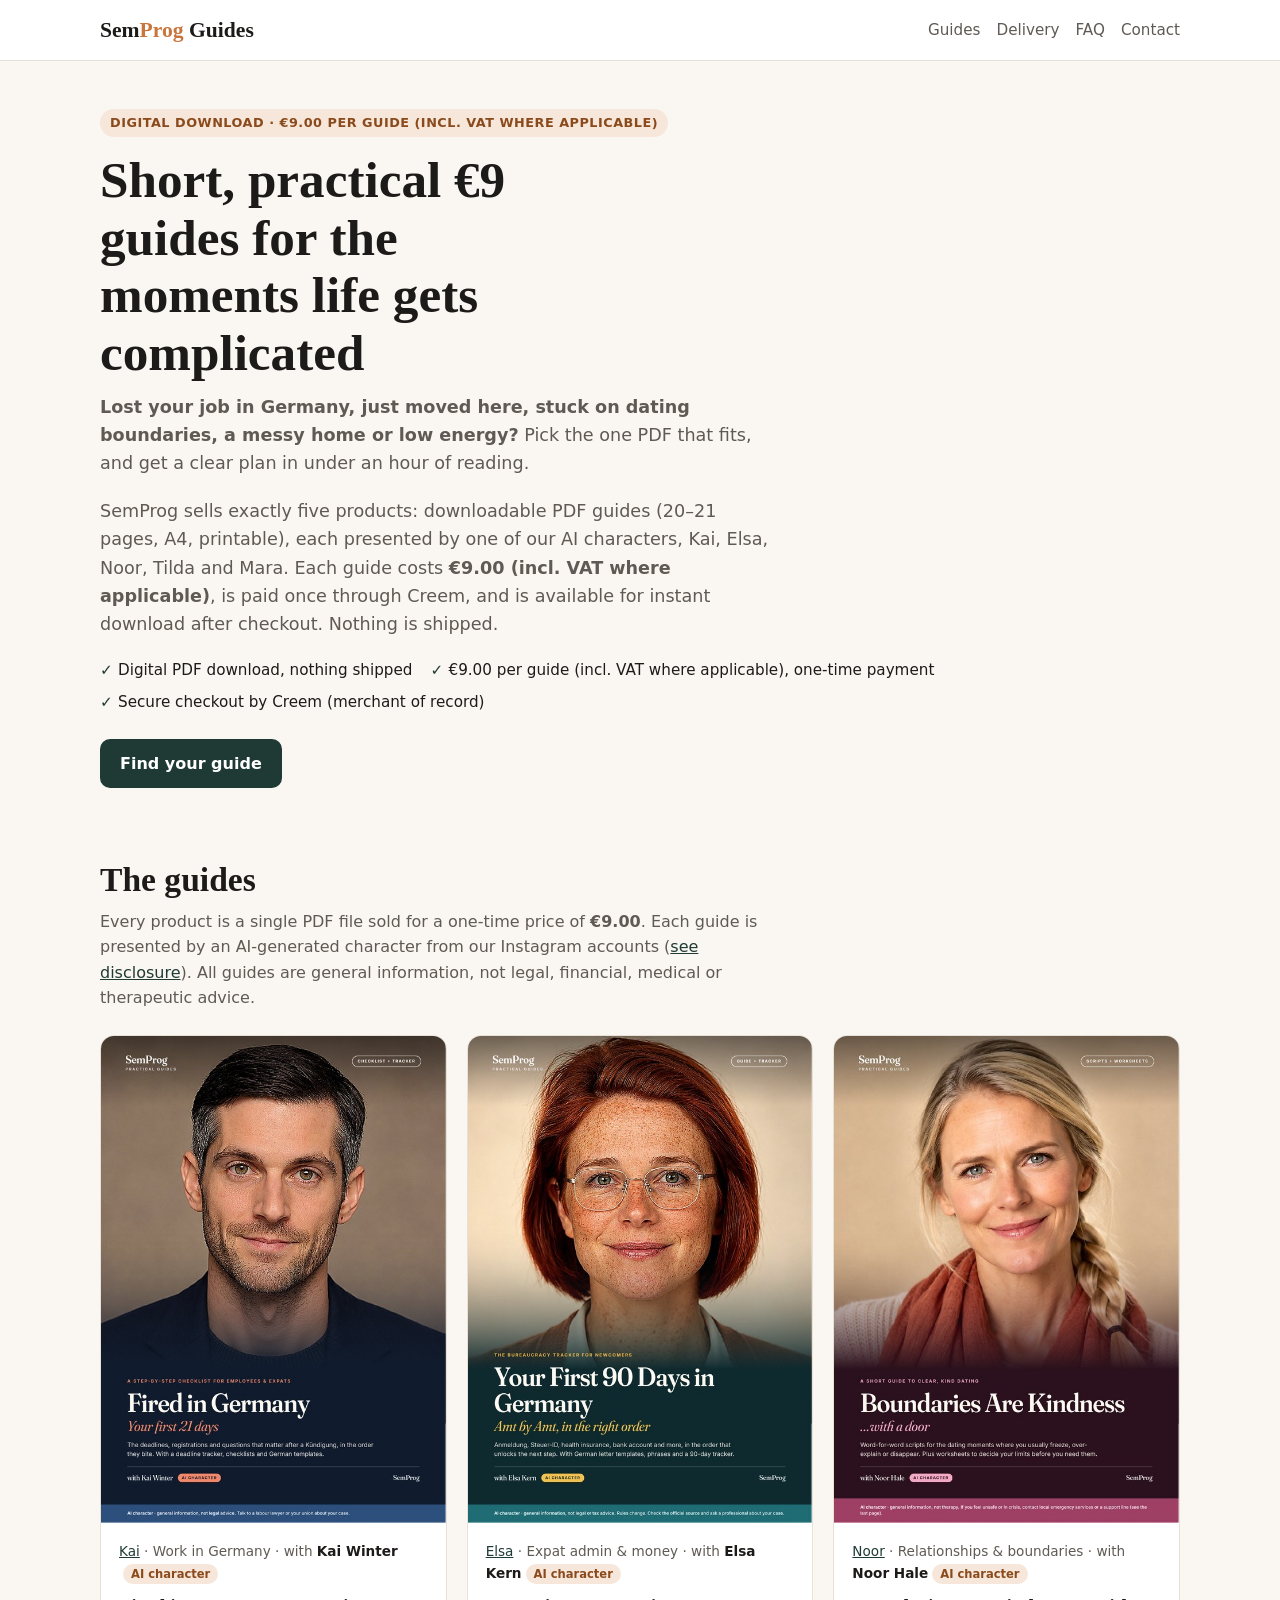
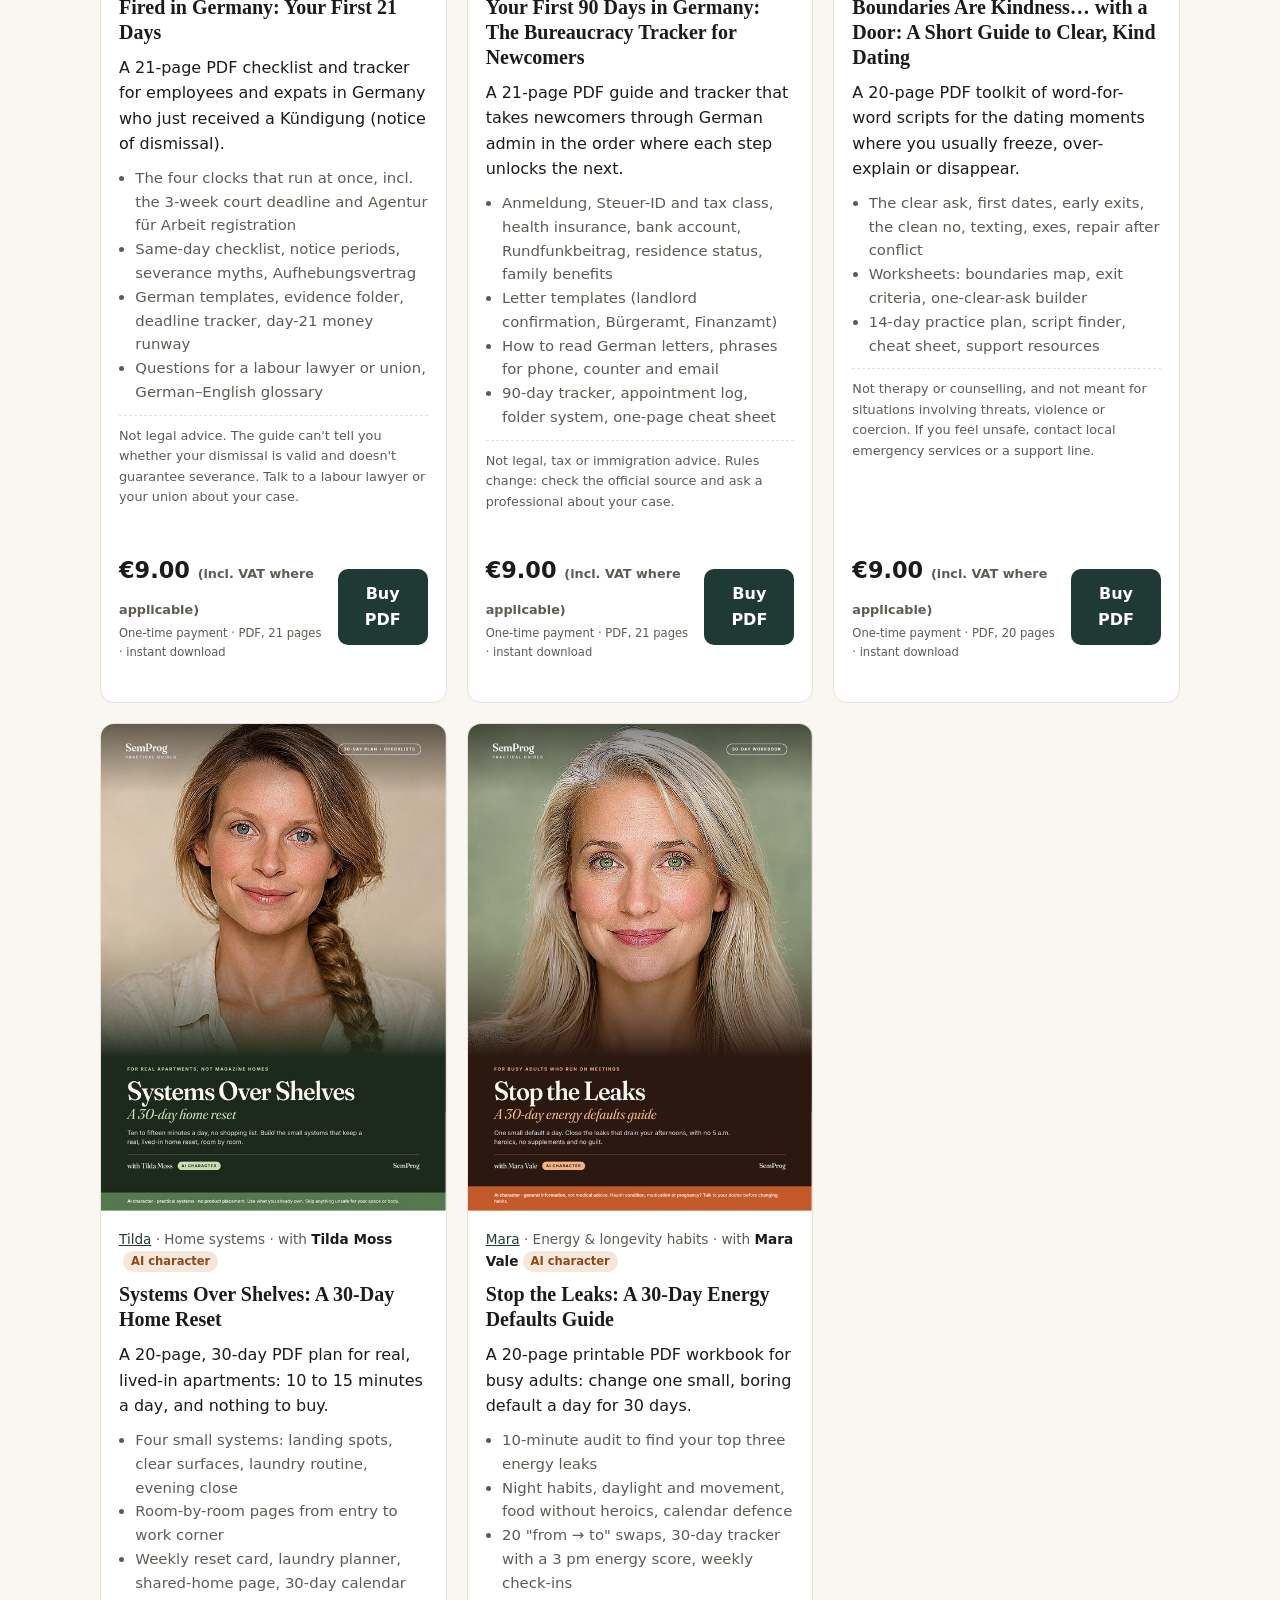
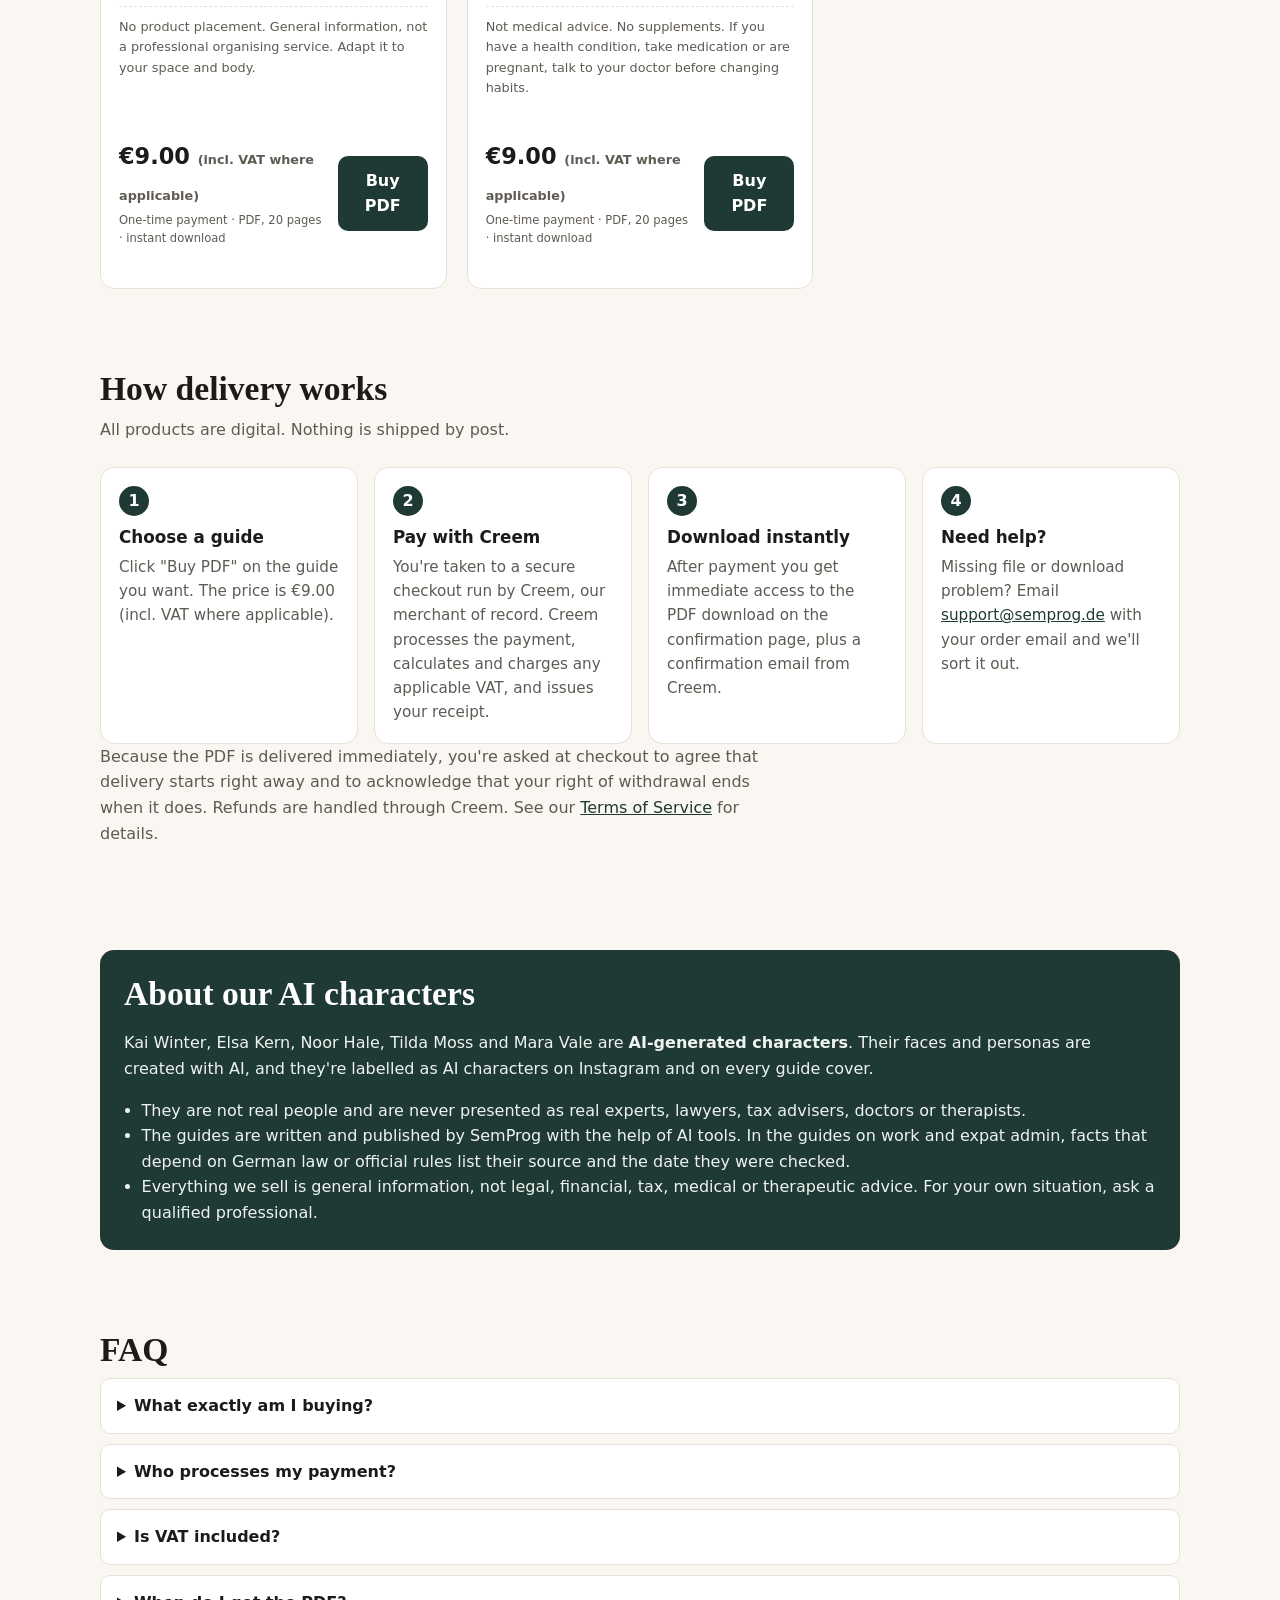
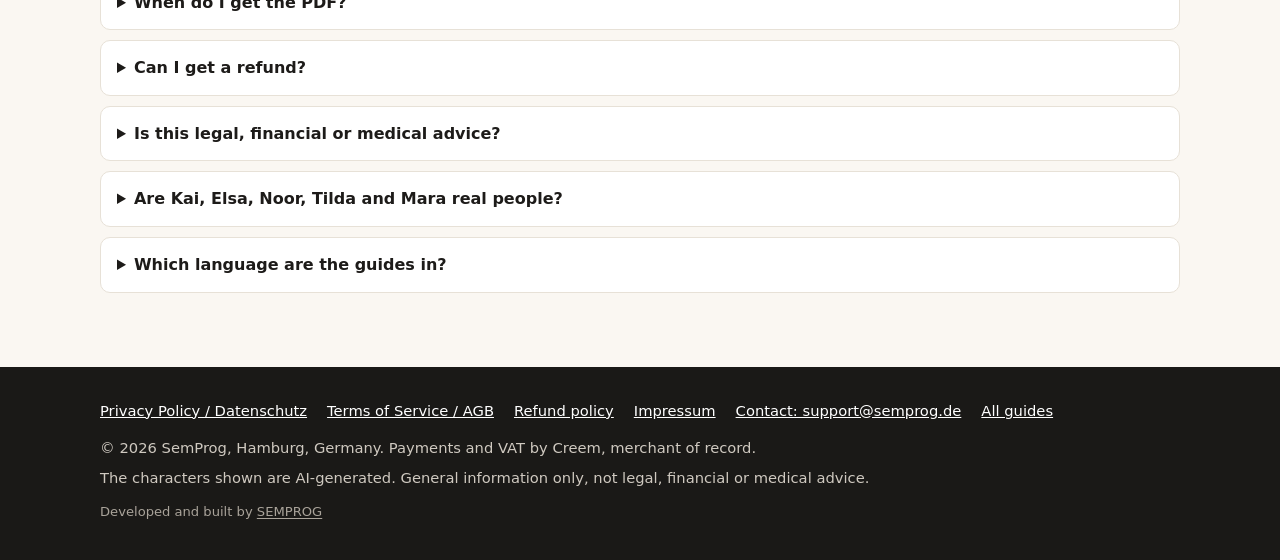
==== commit 10feaabd: "Footer credit: 'Developed and built by SEMPROG' with link to semprog.de" ====
--- a/index.html
+++ b/index.html
@@ -207,7 +207,7 @@
     </ul>
     <p>© 2026 SemProg, Hamburg, Germany. Payments and VAT by Creem, merchant of record.</p>
     <p>The characters shown are AI-generated. General information only, not legal, financial or medical advice.</p>
-    <p class="dev-credit">Developed by SEMPROG</p>
+    <p class="dev-credit">Developed and built by <a class="semprog-link" href="https://semprog.de" target="_blank" rel="noopener">SEMPROG</a></p>
   </div>
 </footer>
 </body>
--- a/styles.css
+++ b/styles.css
@@ -88,6 +88,7 @@
 .footer-links{display:flex;flex-wrap:wrap;gap:10px 20px;list-style:none;padding:0;margin:0 0 14px}
 .site-footer p{margin:6px 0}
 .site-footer .dev-credit{font-size:.82rem;color:#a9a39a;margin-top:12px}
+.dev-credit a.semprog-link,.site-footer .dev-credit a.semprog-link{color:inherit;text-decoration:underline;text-underline-offset:2px}
 
 /* legal pages */
 .legal{max-width:780px;padding:32px 20px 48px}
